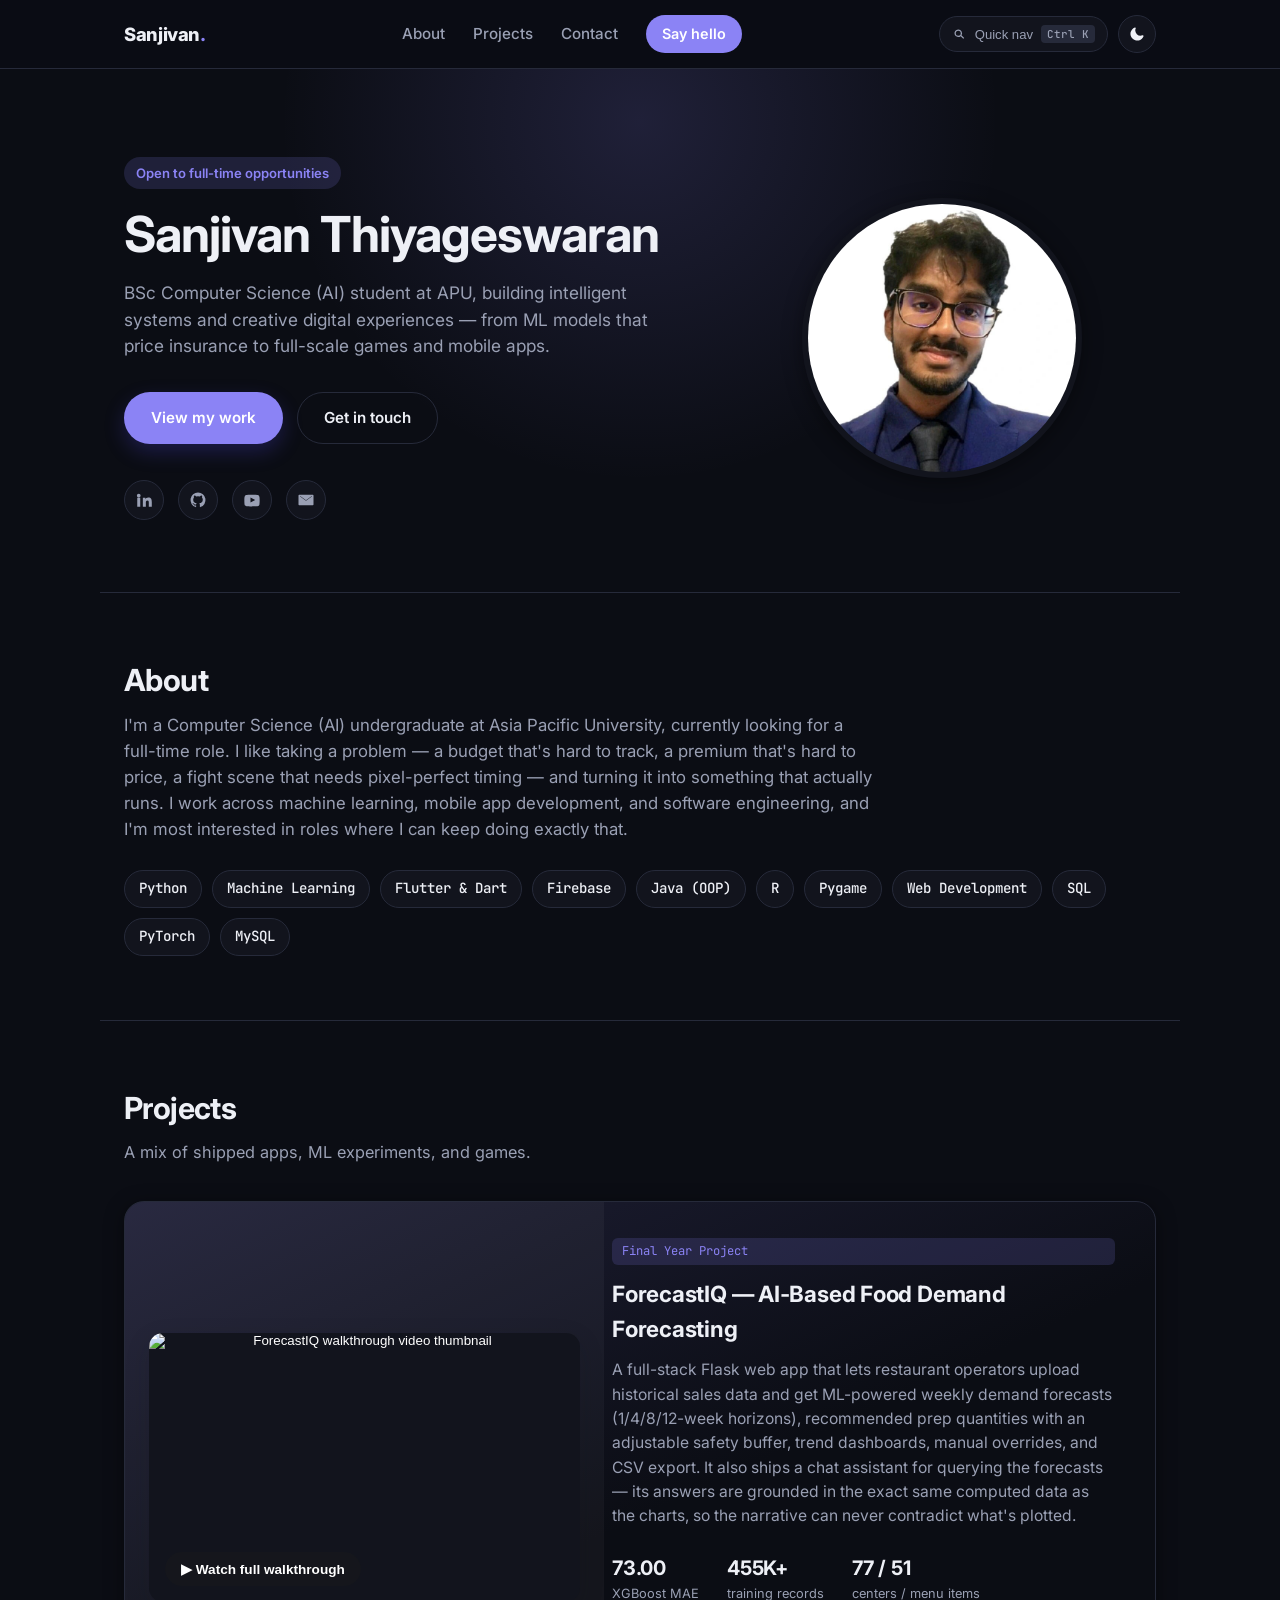
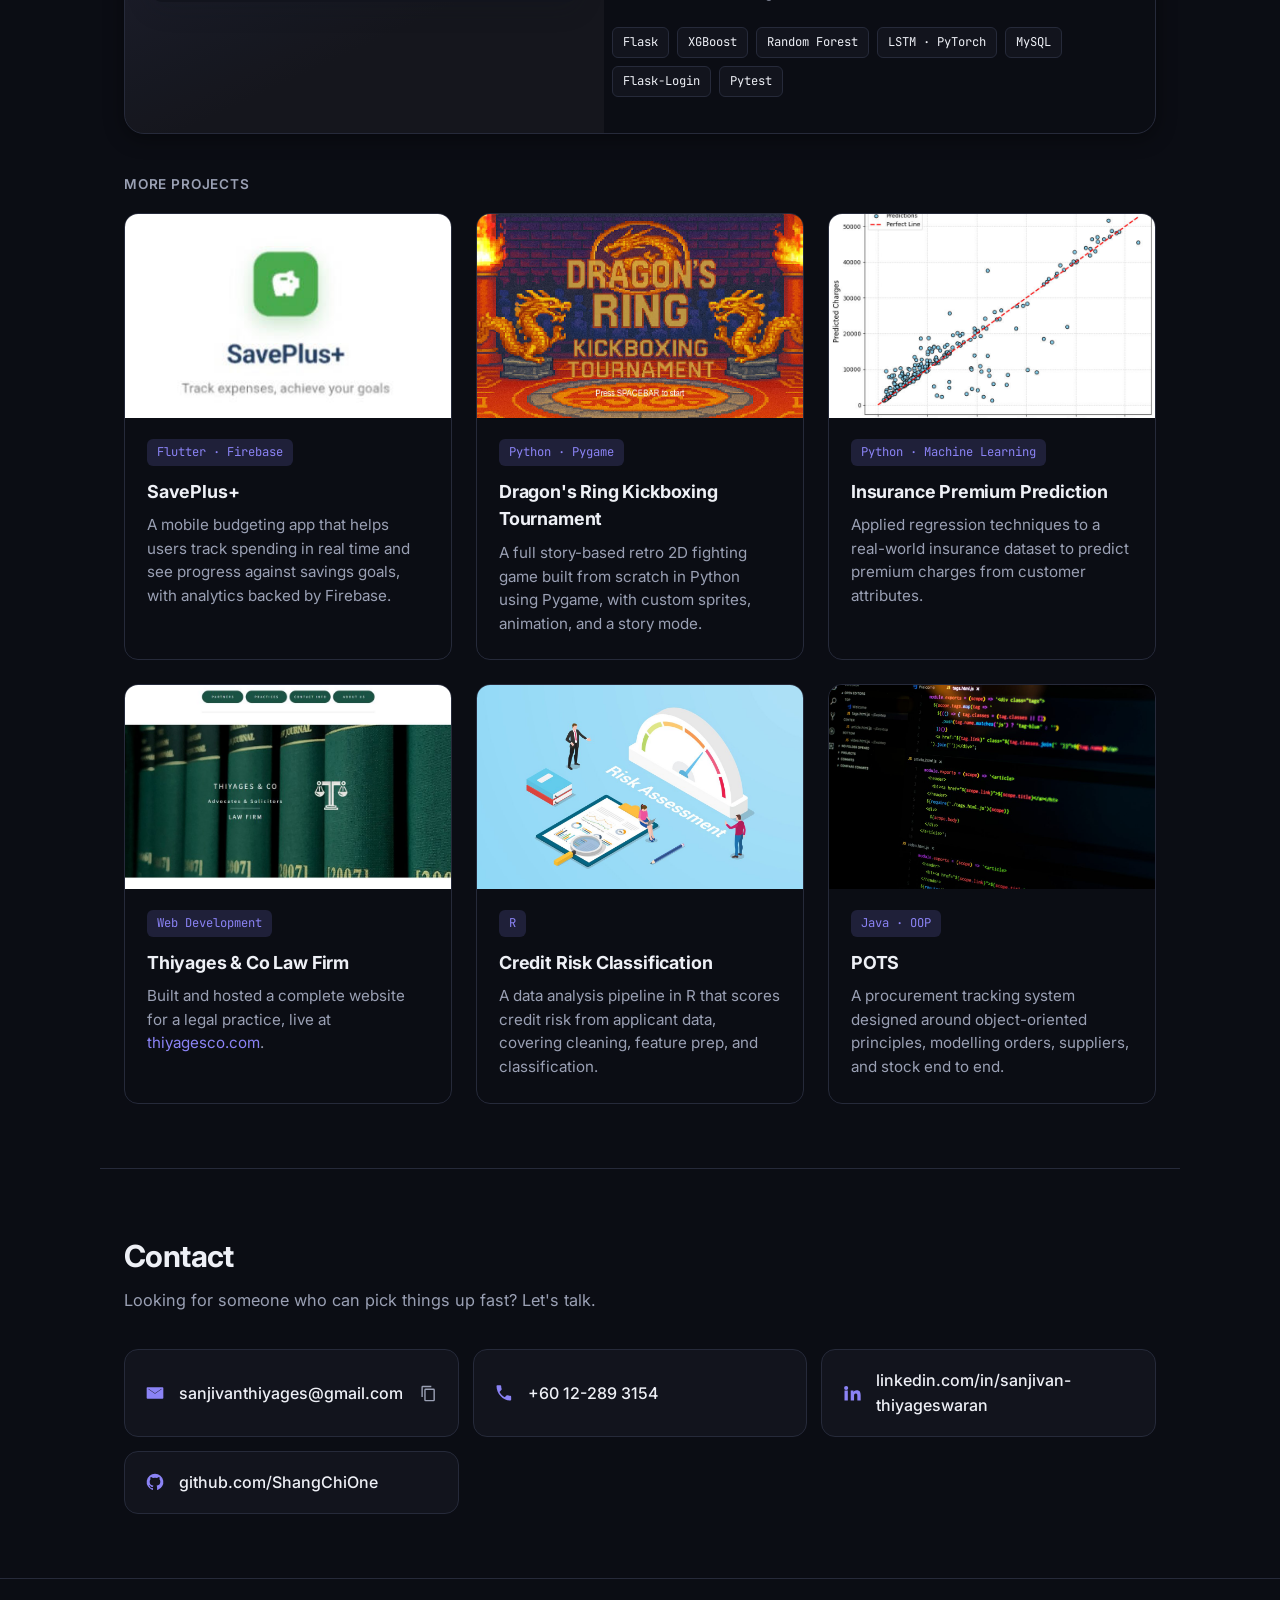
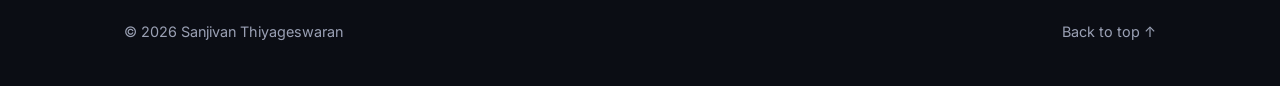
==== index.html @ efec3f9d "Initial portfolio site Static HTML/CSS/JS portfolio with dark mode, command palette, and interactive" ====
<!DOCTYPE html>
<html lang="en">
<head>
<meta charset="UTF-8">
<meta name="viewport" content="width=device-width, initial-scale=1.0">
<title>Sanjivan Thiyageswaran — Portfolio</title>
<meta name="description" content="Sanjivan Thiyageswaran — BSc Computer Science (AI) student at APU, open to full-time roles. Machine learning, mobile apps, and software projects.">
<link rel="preconnect" href="https://fonts.googleapis.com">
<link rel="preconnect" href="https://fonts.gstatic.com" crossorigin>
<link href="https://fonts.googleapis.com/css2?family=Inter:wght@400;500;600;700;800&family=JetBrains+Mono:wght@500&display=swap" rel="stylesheet">
<link rel="stylesheet" href="styles.css">
<link rel="icon" href="data:image/svg+xml,<svg xmlns=%22http://www.w3.org/2000/svg%22 viewBox=%220 0 100 100%22><text y=%22.9em%22 font-size=%2290%22>💻</text></svg>">
<script>
(function () {
  var saved = localStorage.getItem('theme');
  var theme = saved || 'dark';
  document.documentElement.setAttribute('data-theme', theme);
})();
</script>
</head>
<body>

<a class="skip-link" href="#main">Skip to content</a>

<div class="scroll-progress" id="scrollProgress"></div>

<header class="site-header" id="top">
  <div class="wrap header-inner">
    <a class="logo" href="#top">Sanjivan<span class="dot">.</span></a>

    <nav class="nav-links" id="navLinks">
      <a href="#about">About</a>
      <a href="#projects">Projects</a>
      <a href="#contact">Contact</a>
      <a class="nav-cta" href="#contact">Say hello</a>
    </nav>

    <div class="header-actions">
      <button class="cmdk-trigger" id="cmdkTrigger" aria-label="Open command palette (Ctrl+K)">
        <svg viewBox="0 0 24 24"><path d="M10 4a6 6 0 1 0 3.8 10.6l4.3 4.3 1.4-1.4-4.3-4.3A6 6 0 0 0 10 4Zm-4 6a4 4 0 0 1 8 0 4 4 0 0 1-8 0Z"/></svg>
        <span>Quick nav</span>
        <kbd>Ctrl K</kbd>
      </button>

      <button class="theme-toggle" id="themeToggle" aria-label="Toggle dark mode">
        <svg class="icon-sun" viewBox="0 0 24 24"><path d="M12 4a1 1 0 0 1-1-1V1a1 1 0 1 1 2 0v2a1 1 0 0 1-1 1Zm0 18a1 1 0 0 1-1-1v-2a1 1 0 1 1 2 0v2a1 1 0 0 1-1 1ZM4.22 5.64a1 1 0 0 1-1.41 0L1.4 4.22a1 1 0 1 1 1.41-1.41L4.22 4.22a1 1 0 0 1 0 1.42Zm14.16 14.14a1 1 0 0 1-1.41 0l-1.41-1.41a1 1 0 0 1 1.41-1.41l1.41 1.41a1 1 0 0 1 0 1.41ZM3 13H1a1 1 0 1 1 0-2h2a1 1 0 1 1 0 2Zm20 0h-2a1 1 0 1 1 0-2h2a1 1 0 1 1 0 2ZM4.22 18.36a1 1 0 0 1 0-1.41l1.41-1.41a1 1 0 1 1 1.41 1.41l-1.41 1.41a1 1 0 0 1-1.41 0ZM18.38 4.22a1 1 0 0 1 0 1.42l-1.41 1.41a1 1 0 1 1-1.41-1.41l1.41-1.42a1 1 0 0 1 1.41 0ZM12 7a5 5 0 1 1 0 10 5 5 0 0 1 0-10Z"/></svg>
        <svg class="icon-moon" viewBox="0 0 24 24"><path d="M20.7 14.9A9 9 0 1 1 9.1 3.3a1 1 0 0 1 1.09 1.51A7 7 0 0 0 19.2 13.8a1 1 0 0 1 1.5 1.1Z"/></svg>
      </button>

      <button class="nav-toggle" id="navToggle" aria-label="Toggle navigation" aria-expanded="false">
        <span></span><span></span><span></span>
      </button>
    </div>
  </div>
</header>

<main id="main">

  <!-- HERO -->
  <section class="hero wrap">
    <div class="hero-spotlight" aria-hidden="true"></div>
    <div class="hero-text">
      <p class="eyebrow">Open to full-time opportunities</p>
      <h1>Sanjivan Thiyageswaran</h1>
      <p class="hero-sub">BSc Computer Science (AI) student at APU, building intelligent
        systems and creative digital experiences — from ML models that price insurance
        to full-scale games and mobile apps.</p>
      <div class="hero-actions">
        <a href="#projects" class="btn btn-primary">View my work</a>
        <a href="#contact" class="btn btn-ghost">Get in touch</a>
      </div>
      <ul class="social-row" aria-label="Social links">
        <li><a href="https://linkedin.com/in/sanjivan-thiyageswaran-660641279" target="_blank" rel="noopener" aria-label="LinkedIn">
          <svg viewBox="0 0 24 24"><path d="M4.98 3.5a2.5 2.5 0 1 1 0 5 2.5 2.5 0 0 1 0-5ZM3 9h4v12H3V9Zm7 0h3.8v1.7h.05c.53-1 1.83-2.05 3.77-2.05 4.03 0 4.78 2.65 4.78 6.1V21h-4v-5.5c0-1.3-.02-3-1.83-3-1.83 0-2.1 1.43-2.1 2.9V21h-4V9Z"/></svg>
        </a></li>
        <li><a href="https://github.com/ShangChiOne" target="_blank" rel="noopener" aria-label="GitHub">
          <svg viewBox="0 0 24 24"><path d="M12 2a10 10 0 0 0-3.16 19.49c.5.09.68-.22.68-.48v-1.7c-2.78.6-3.37-1.34-3.37-1.34-.46-1.15-1.11-1.46-1.11-1.46-.9-.62.07-.6.07-.6 1 .07 1.53 1.03 1.53 1.03.9 1.52 2.34 1.08 2.91.83.09-.65.35-1.09.63-1.34-2.22-.25-4.56-1.11-4.56-4.94 0-1.09.39-1.98 1.03-2.68-.1-.25-.45-1.27.1-2.65 0 0 .84-.27 2.75 1.02a9.4 9.4 0 0 1 5 0c1.9-1.29 2.75-1.02 2.75-1.02.55 1.38.2 2.4.1 2.65.64.7 1.03 1.59 1.03 2.68 0 3.84-2.34 4.68-4.57 4.93.36.31.68.92.68 1.85v2.74c0 .27.18.58.69.48A10 10 0 0 0 12 2Z"/></svg>
        </a></li>
        <li><a href="https://www.youtube.com/@Artifiicial_World" target="_blank" rel="noopener" aria-label="YouTube">
          <svg viewBox="0 0 24 24"><path d="M22 8.4s-.2-1.55-.82-2.23c-.78-.87-1.66-.87-2.06-.92C16.24 5 12 5 12 5h-.01s-4.24 0-7.11.25c-.4.05-1.28.05-2.06.92C2.2 6.85 2 8.4 2 8.4S1.8 10.2 1.8 12v1.6c0 1.8.2 3.6.2 3.6s.2 1.55.82 2.23c.78.87 1.8.84 2.26.93 1.64.17 6.92.25 6.92.25s4.25-.01 7.12-.26c.4-.05 1.28-.05 2.06-.92.62-.68.82-2.23.82-2.23s.2-1.8.2-3.6V12c0-1.8-.2-3.6-.2-3.6ZM9.98 15.4V8.6l6.3 3.4-6.3 3.4Z"/></svg>
        </a></li>
        <li><a href="mailto:sanjivanthiyages@gmail.com" aria-label="Email">
          <svg viewBox="0 0 24 24"><path d="M3 5h18a1 1 0 0 1 1 1v12a1 1 0 0 1-1 1H3a1 1 0 0 1-1-1V6a1 1 0 0 1 1-1Zm9 7.2L4.2 6.8v.6L12 13l7.8-5.6v-.6L12 12.2Z"/></svg>
        </a></li>
      </ul>
    </div>

    <div class="hero-photo">
      <img src="assets/images/profile.jpg" alt="Portrait of Sanjivan Thiyageswaran" width="360" height="360" loading="eager">
    </div>
  </section>

  <!-- ABOUT -->
  <section class="about wrap" id="about">
    <h2 class="section-title">About</h2>
    <p class="about-text">
      I'm a Computer Science (AI) undergraduate at Asia Pacific University, currently looking
      for a full-time role. I like taking a problem — a budget that's hard to track, a premium
      that's hard to price, a fight scene that needs pixel-perfect timing — and turning it into
      something that actually runs. I work across machine learning, mobile app development, and
      software engineering, and I'm most interested in roles where I can keep doing exactly that.
    </p>
    <ul class="skills" aria-label="Skills">
      <li>Python</li><li>Machine Learning</li><li>Flutter &amp; Dart</li><li>Firebase</li>
      <li>Java (OOP)</li><li>R</li><li>Pygame</li><li>Web Development</li><li>SQL</li>
      <li>PyTorch</li><li>MySQL</li>
    </ul>
  </section>

  <!-- PROJECTS -->
  <section class="projects wrap" id="projects">
    <h2 class="section-title">Projects</h2>
    <p class="section-sub">A mix of shipped apps, ML experiments, and games.</p>

    <article class="featured-project">
      <div class="featured-media">
        <button class="card-media fyp-video" data-video="Mxa8zl6f2co" aria-label="Play full ForecastIQ walkthrough video">
          <img src="https://img.youtube.com/vi/Mxa8zl6f2co/maxresdefault.jpg" alt="ForecastIQ walkthrough video thumbnail"
               loading="lazy" onerror="this.onerror=null;this.src='https://img.youtube.com/vi/Mxa8zl6f2co/hqdefault.jpg';">
          <span class="play-badge">▶ Watch full walkthrough</span>
        </button>
      </div>

      <div class="featured-body">
        <span class="tag tag-featured">Final Year Project</span>
        <h3>ForecastIQ — AI-Based Food Demand Forecasting</h3>
        <p>A full-stack Flask web app that lets restaurant operators upload historical
          sales data and get ML-powered weekly demand forecasts (1/4/8/12-week horizons),
          recommended prep quantities with an adjustable safety buffer, trend dashboards,
          manual overrides, and CSV export. It also ships a chat assistant for querying
          the forecasts — its answers are grounded in the exact same computed data as the
          charts, so the narrative can never contradict what's plotted.</p>

        <ul class="featured-stats">
          <li><strong data-count="73.22" data-decimals="2">0</strong><span>XGBoost MAE</span></li>
          <li><strong data-count="456" data-suffix="K+">0</strong><span>training records</span></li>
          <li><strong data-count="77,51">0 / 0</strong><span>centers / menu items</span></li>
        </ul>

        <ul class="stack-row" aria-label="Tech stack">
          <li>Flask</li><li>XGBoost</li><li>Random Forest</li><li>LSTM · PyTorch</li>
          <li>MySQL</li><li>Flask-Login</li><li>Pytest</li>
        </ul>
      </div>
    </article>

    <h3 class="grid-label">More projects</h3>
    <div class="project-grid">

      <article class="card">
        <button class="card-media" data-video="xWy3kV8HGRc" aria-label="Play SavePlus+ demo video">
          <img src="assets/images/saveplus.jpg" alt="SavePlus+ app icon" loading="lazy">
          <span class="play-badge">▶ Watch demo</span>
        </button>
        <div class="card-body">
          <span class="tag">Flutter · Firebase</span>
          <h3>SavePlus+</h3>
          <p>A mobile budgeting app that helps users track spending in real time and see
            progress against savings goals, with analytics backed by Firebase.</p>
        </div>
      </article>

      <article class="card">
        <button class="card-media" data-video="8JN9GsUkDZY" aria-label="Play Dragon's Ring demo video">
          <img src="assets/images/dragons-ring.jpg" alt="Dragon's Ring Kickboxing Tournament title screen" loading="lazy">
          <span class="play-badge">▶ Watch demo</span>
        </button>
        <div class="card-body">
          <span class="tag">Python · Pygame</span>
          <h3>Dragon's Ring Kickboxing Tournament</h3>
          <p>A full story-based retro 2D fighting game built from scratch in Python using
            Pygame, with custom sprites, animation, and a story mode.</p>
        </div>
      </article>

      <article class="card">
        <button class="card-media" data-video="55Ilrxh57JY" aria-label="Play Insurance Premium Prediction demo video">
          <img src="assets/images/insurance-chart.jpg" alt="Actual vs predicted insurance charges scatter plot" loading="lazy">
          <span class="play-badge">▶ Watch demo</span>
        </button>
        <div class="card-body">
          <span class="tag">Python · Machine Learning</span>
          <h3>Insurance Premium Prediction</h3>
          <p>Applied regression techniques to a real-world insurance dataset to predict
            premium charges from customer attributes.</p>
        </div>
      </article>

      <article class="card">
        <a class="card-media card-media-link" href="https://thiyagesco.com" target="_blank" rel="noopener" aria-label="Open Thiyages & Co website">
          <img src="assets/images/thiyagesco.jpg" alt="Thiyages & Co Law Firm website homepage" loading="lazy">
          <span class="play-badge">↗ Visit site</span>
        </a>
        <div class="card-body">
          <span class="tag">Web Development</span>
          <h3>Thiyages &amp; Co Law Firm</h3>
          <p>Built and hosted a complete website for a legal practice, live at
            <a href="https://thiyagesco.com" target="_blank" rel="noopener">thiyagesco.com</a>.</p>
        </div>
      </article>

      <article class="card">
        <span class="card-media">
          <img src="assets/images/credit-risk.jpg" alt="Risk assessment illustration for the Credit Risk Classification project" loading="lazy">
        </span>
        <div class="card-body">
          <span class="tag">R</span>
          <h3>Credit Risk Classification</h3>
          <p>A data analysis pipeline in R that scores credit risk from applicant data,
            covering cleaning, feature prep, and classification.</p>
        </div>
      </article>

      <article class="card">
        <span class="card-media">
          <img src="assets/images/pots.jpg" alt="Code editor showing a software project, representing the POTS system" loading="lazy">
        </span>
        <div class="card-body">
          <span class="tag">Java · OOP</span>
          <h3>POTS</h3>
          <p>A procurement tracking system designed around object-oriented principles,
            modelling orders, suppliers, and stock end to end.</p>
        </div>
      </article>

    </div>
  </section>

  <!-- CONTACT -->
  <section class="contact wrap" id="contact">
    <h2 class="section-title">Contact</h2>
    <p class="section-sub">Looking for someone who can pick things up fast? Let's talk.</p>

    <div class="contact-grid">
      <div class="contact-item contact-item-email">
        <a class="contact-item-main" href="mailto:sanjivanthiyages@gmail.com">
          <svg viewBox="0 0 24 24"><path d="M3 5h18a1 1 0 0 1 1 1v12a1 1 0 0 1-1 1H3a1 1 0 0 1-1-1V6a1 1 0 0 1 1-1Zm9 7.2L4.2 6.8v.6L12 13l7.8-5.6v-.6L12 12.2Z"/></svg>
          <span>sanjivanthiyages@gmail.com</span>
        </a>
        <button class="copy-btn" data-copy="sanjivanthiyages@gmail.com" aria-label="Copy email address">
          <svg viewBox="0 0 24 24"><path d="M16 1H4a2 2 0 0 0-2 2v14h2V3h12V1Zm3 4H8a2 2 0 0 0-2 2v14a2 2 0 0 0 2 2h11a2 2 0 0 0 2-2V7a2 2 0 0 0-2-2Zm0 16H8V7h11v14Z"/></svg>
        </button>
      </div>
      <a class="contact-item" href="tel:+60122893154">
        <svg viewBox="0 0 24 24"><path d="M6.6 10.8c1.4 2.7 3.6 4.9 6.3 6.3l2.1-2.1c.3-.3.7-.4 1-.2 1.1.4 2.4.6 3.6.6.6 0 1 .4 1 1V20c0 .6-.4 1-1 1C10.9 21 3 13.1 3 3.6 3 3 3.4 2.6 4 2.6h3.6c.6 0 1 .4 1 1 0 1.3.2 2.5.6 3.6.1.4 0 .8-.2 1L6.6 10.8Z"/></svg>
        <span>+60 12-289 3154</span>
      </a>
      <a class="contact-item" href="https://linkedin.com/in/sanjivan-thiyageswaran-660641279" target="_blank" rel="noopener">
        <svg viewBox="0 0 24 24"><path d="M4.98 3.5a2.5 2.5 0 1 1 0 5 2.5 2.5 0 0 1 0-5ZM3 9h4v12H3V9Zm7 0h3.8v1.7h.05c.53-1 1.83-2.05 3.77-2.05 4.03 0 4.78 2.65 4.78 6.1V21h-4v-5.5c0-1.3-.02-3-1.83-3-1.83 0-2.1 1.43-2.1 2.9V21h-4V9Z"/></svg>
        <span>linkedin.com/in/sanjivan-thiyageswaran</span>
      </a>
      <a class="contact-item" href="https://github.com/ShangChiOne" target="_blank" rel="noopener">
        <svg viewBox="0 0 24 24"><path d="M12 2a10 10 0 0 0-3.16 19.49c.5.09.68-.22.68-.48v-1.7c-2.78.6-3.37-1.34-3.37-1.34-.46-1.15-1.11-1.46-1.11-1.46-.9-.62.07-.6.07-.6 1 .07 1.53 1.03 1.53 1.03.9 1.52 2.34 1.08 2.91.83.09-.65.35-1.09.63-1.34-2.22-.25-4.56-1.11-4.56-4.94 0-1.09.39-1.98 1.03-2.68-.1-.25-.45-1.27.1-2.65 0 0 .84-.27 2.75 1.02a9.4 9.4 0 0 1 5 0c1.9-1.29 2.75-1.02 2.75-1.02.55 1.38.2 2.4.1 2.65.64.7 1.03 1.59 1.03 2.68 0 3.84-2.34 4.68-4.57 4.93.36.31.68.92.68 1.85v2.74c0 .27.18.58.69.48A10 10 0 0 0 12 2Z"/></svg>
        <span>github.com/ShangChiOne</span>
      </a>
    </div>
  </section>

</main>

<footer class="site-footer">
  <div class="wrap footer-inner">
    <p>&copy; <span id="year"></span> Sanjivan Thiyageswaran</p>
    <a href="#top">Back to top ↑</a>
  </div>
</footer>

<!-- Video modal -->
<div class="video-modal" id="videoModal" hidden>
  <div class="video-modal-backdrop" data-close></div>
  <div class="video-modal-box">
    <button class="video-modal-close" data-close aria-label="Close video">✕</button>
    <div class="video-modal-frame" id="videoModalFrame"></div>
  </div>
</div>

<!-- Command palette -->
<div class="cmdk-overlay" id="cmdk" hidden>
  <div class="cmdk-backdrop" data-close-cmdk></div>
  <div class="cmdk-box" role="dialog" aria-modal="true" aria-label="Command palette">
    <div class="cmdk-input-row">
      <svg viewBox="0 0 24 24"><path d="M10 4a6 6 0 1 0 3.8 10.6l4.3 4.3 1.4-1.4-4.3-4.3A6 6 0 0 0 10 4Zm-4 6a4 4 0 0 1 8 0 4 4 0 0 1-8 0Z"/></svg>
      <input type="text" id="cmdkInput" placeholder="Jump to a section, project, or link…" autocomplete="off" spellcheck="false">
      <kbd>Esc</kbd>
    </div>
    <ul class="cmdk-list" id="cmdkList"></ul>
  </div>
</div>

<div class="toast" id="toast" role="status" aria-live="polite"></div>

<script src="script.js"></script>
</body>
</html>
---- styles.css ----
:root {
  --bg: #ffffff;
  --bg-alt: #f7f8fb;
  --card-solid: #ffffff;
  --header-bg: rgba(255, 255, 255, 0.85);
  --media-tint: rgba(255, 255, 255, 0.5);
  --text: #16181d;
  --text-muted: #5b6270;
  --border: #e6e8ee;
  --accent: #4f46e5;
  --accent-dark: #4338ca;
  --accent-soft: #eef0fe;
  --radius: 14px;
  --shadow: 0 4px 20px rgba(20, 22, 30, 0.06);
  --shadow-hover: 0 12px 32px rgba(20, 22, 30, 0.1);
  --max-width: 1080px;
  color-scheme: light;
}

:root[data-theme="dark"] {
  --bg: #0b0d14;
  --bg-alt: #12141d;
  --card-solid: #12141d;
  --header-bg: rgba(11, 13, 20, 0.85);
  --media-tint: rgba(255, 255, 255, 0.04);
  --text: #eef0f6;
  --text-muted: #9aa0b4;
  --border: #262a3a;
  --accent: #8b83f5;
  --accent-dark: #a29bf7;
  --accent-soft: rgba(139, 131, 245, 0.16);
  --shadow: 0 4px 20px rgba(0, 0, 0, 0.4);
  --shadow-hover: 0 16px 40px rgba(0, 0, 0, 0.5);
  color-scheme: dark;
}

* { box-sizing: border-box; }

html { scroll-behavior: smooth; }

body {
  margin: 0;
  font-family: "Inter", system-ui, -apple-system, Segoe UI, Roboto, sans-serif;
  background: var(--bg);
  color: var(--text);
  line-height: 1.55;
  -webkit-font-smoothing: antialiased;
  transition: background 0.2s ease, color 0.2s ease;
}

img { max-width: 100%; display: block; }

a { color: var(--accent); text-decoration: none; }
a:hover { color: var(--accent-dark); }

.wrap {
  max-width: var(--max-width);
  margin: 0 auto;
  padding: 0 24px;
}

.skip-link {
  position: absolute;
  left: -999px;
  top: 0;
  background: var(--accent);
  color: #fff;
  padding: 10px 16px;
  border-radius: 0 0 8px 0;
  z-index: 200;
}
.skip-link:focus { left: 0; }

.scroll-progress {
  position: fixed;
  top: 0;
  left: 0;
  height: 3px;
  width: 0%;
  background: linear-gradient(90deg, var(--accent), #22d3ee);
  z-index: 300;
}

/* ---------- Header ---------- */
.site-header {
  position: sticky;
  top: 0;
  z-index: 100;
  background: var(--header-bg);
  backdrop-filter: saturate(180%) blur(10px);
  border-bottom: 1px solid var(--border);
  transition: background 0.2s ease, border-color 0.2s ease;
}

.header-inner {
  display: flex;
  align-items: center;
  justify-content: space-between;
  height: 68px;
}

.logo {
  font-weight: 800;
  font-size: 1.15rem;
  color: var(--text);
  letter-spacing: -0.02em;
}
.logo .dot { color: var(--accent); }

.nav-links {
  display: flex;
  align-items: center;
  gap: 28px;
}
.nav-links a:not(.nav-cta) {
  position: relative;
  color: var(--text-muted);
  font-weight: 500;
  font-size: 0.95rem;
}
.nav-links a:not(.nav-cta)::after {
  content: '';
  position: absolute;
  left: 0;
  right: 0;
  bottom: -6px;
  height: 2px;
  border-radius: 2px;
  background: var(--accent);
  transform: scaleX(0);
  transition: transform 0.2s ease;
}
.nav-links a:not(.nav-cta):hover { color: var(--text); }
.nav-links a.is-active:not(.nav-cta) { color: var(--text); }
.nav-links a.is-active:not(.nav-cta)::after { transform: scaleX(1); }

.nav-cta {
  background: var(--accent);
  color: #fff !important;
  padding: 8px 16px;
  border-radius: 999px;
  font-weight: 600;
  font-size: 0.9rem;
}
.nav-cta:hover { background: var(--accent-dark); }

.header-actions {
  display: flex;
  align-items: center;
  gap: 10px;
}

.cmdk-trigger {
  display: flex;
  align-items: center;
  gap: 8px;
  background: var(--bg-alt);
  border: 1px solid var(--border);
  color: var(--text-muted);
  padding: 8px 12px;
  border-radius: 999px;
  font-size: 0.82rem;
  font-weight: 500;
  cursor: pointer;
  transition: border-color 0.15s ease, color 0.15s ease;
}
.cmdk-trigger:hover { color: var(--text); border-color: var(--text-muted); }
.cmdk-trigger svg { width: 15px; height: 15px; fill: currentColor; flex-shrink: 0; }
.cmdk-trigger kbd {
  font-family: "JetBrains Mono", monospace;
  font-size: 0.68rem;
  background: var(--border);
  padding: 2px 6px;
  border-radius: 4px;
  color: var(--text-muted);
}
.cmdk-trigger span { white-space: nowrap; }

.theme-toggle {
  display: flex;
  align-items: center;
  justify-content: center;
  width: 38px;
  height: 38px;
  border-radius: 50%;
  border: 1px solid var(--border);
  background: var(--bg-alt);
  color: var(--text);
  cursor: pointer;
  flex-shrink: 0;
  transition: border-color 0.15s ease, transform 0.15s ease;
}
.theme-toggle:hover { border-color: var(--text-muted); transform: rotate(12deg); }
.theme-toggle svg { width: 18px; height: 18px; fill: currentColor; }
.icon-moon { display: none; }
:root[data-theme="dark"] .icon-sun { display: none; }
:root[data-theme="dark"] .icon-moon { display: block; }

.nav-toggle {
  display: none;
  flex-direction: column;
  justify-content: center;
  gap: 5px;
  width: 40px;
  height: 40px;
  background: none;
  border: none;
  cursor: pointer;
}
.nav-toggle span {
  height: 2px;
  width: 22px;
  background: var(--text);
  margin: 0 auto;
  border-radius: 2px;
  transition: transform 0.2s ease, opacity 0.2s ease;
}

/* ---------- Hero ---------- */
.hero {
  position: relative;
  display: grid;
  grid-template-columns: 1.3fr 1fr;
  align-items: center;
  gap: 48px;
  padding: 88px 24px 72px;
  overflow: hidden;
}

.hero-spotlight {
  position: absolute;
  inset: 0;
  z-index: 0;
  pointer-events: none;
  background: radial-gradient(600px circle at var(--spot-x, 50%) var(--spot-y, 10%), var(--accent-soft), transparent 60%);
}

.hero-text, .hero-photo { position: relative; z-index: 1; }

.eyebrow {
  display: inline-block;
  color: var(--accent);
  background: var(--accent-soft);
  font-weight: 600;
  font-size: 0.82rem;
  padding: 6px 12px;
  border-radius: 999px;
  margin: 0 0 18px;
}

.hero-text h1 {
  font-size: clamp(2.2rem, 4vw, 3.1rem);
  line-height: 1.1;
  letter-spacing: -0.02em;
  margin: 0 0 18px;
}

.hero-sub {
  color: var(--text-muted);
  font-size: 1.08rem;
  max-width: 52ch;
  margin: 0 0 32px;
}

.hero-actions {
  display: flex;
  gap: 14px;
  margin-bottom: 36px;
  flex-wrap: wrap;
}

.btn {
  display: inline-flex;
  align-items: center;
  justify-content: center;
  padding: 13px 26px;
  border-radius: 999px;
  font-weight: 600;
  font-size: 0.95rem;
  border: 1px solid transparent;
  transition: transform 0.15s ease, box-shadow 0.15s ease, background 0.15s ease;
}
.btn:active { transform: scale(0.97); }

.btn-primary {
  background: var(--accent);
  color: #fff !important;
  box-shadow: 0 8px 20px rgba(79, 70, 229, 0.25);
}
.btn-primary:hover { background: var(--accent-dark); }

.btn-ghost {
  background: transparent;
  color: var(--text) !important;
  border-color: var(--border);
}
.btn-ghost:hover { border-color: var(--text); }

.social-row {
  display: flex;
  gap: 14px;
  list-style: none;
  padding: 0;
  margin: 0;
}
.social-row a {
  display: flex;
  align-items: center;
  justify-content: center;
  width: 40px;
  height: 40px;
  border-radius: 50%;
  background: var(--bg-alt);
  border: 1px solid var(--border);
  color: var(--text-muted);
  transition: all 0.15s ease;
}
.social-row a:hover {
  color: #fff;
  background: var(--accent);
  border-color: var(--accent);
  transform: translateY(-2px);
}
.social-row svg { width: 18px; height: 18px; fill: currentColor; }

.hero-photo {
  justify-self: center;
}
.hero-photo img {
  width: 280px;
  height: 280px;
  object-fit: cover;
  border-radius: 50%;
  border: 6px solid var(--bg-alt);
  box-shadow: var(--shadow);
}

/* ---------- Section shared ---------- */
section:not(.hero) { padding: 64px 24px; }
.about, .projects, .contact { border-top: 1px solid var(--border); }

.section-title {
  font-size: 1.9rem;
  letter-spacing: -0.02em;
  margin: 0 0 8px;
}
.section-sub {
  color: var(--text-muted);
  margin: 0 0 36px;
  font-size: 1.02rem;
}

/* ---------- About ---------- */
.about-text {
  max-width: 68ch;
  font-size: 1.05rem;
  color: var(--text-muted);
  margin: 0 0 28px;
}

.skills {
  display: flex;
  flex-wrap: wrap;
  gap: 10px;
  list-style: none;
  padding: 0;
  margin: 0;
}
.skills li {
  background: var(--bg-alt);
  border: 1px solid var(--border);
  color: var(--text);
  font-size: 0.88rem;
  font-weight: 500;
  padding: 7px 14px;
  border-radius: 999px;
  font-family: "JetBrains Mono", monospace;
}

/* ---------- Projects ---------- */
.featured-project {
  display: grid;
  grid-template-columns: 1fr 1.15fr;
  gap: 0;
  align-items: stretch;
  background: linear-gradient(155deg, var(--accent-soft), var(--bg) 55%);
  border: 1px solid var(--border);
  border-radius: 20px;
  overflow: hidden;
  box-shadow: var(--shadow);
  margin-bottom: 40px;
}

.featured-media {
  position: relative;
  display: flex;
  align-items: center;
  padding: 24px;
  background: var(--media-tint);
}

.featured-media .card-media {
  border-radius: 14px;
  box-shadow: 0 8px 24px rgba(20, 22, 30, 0.16);
}

.featured-media .play-badge {
  opacity: 1;
  transform: none;
  left: 16px;
  bottom: 16px;
  font-size: 0.85rem;
  padding: 9px 16px;
}

.featured-body {
  padding: 36px 40px 36px 8px;
  display: flex;
  flex-direction: column;
  justify-content: center;
}

.tag-featured {
  background: #16181d;
  color: #fff;
  margin-bottom: 14px;
}

.featured-body h3 {
  margin: 0 0 12px;
  font-size: 1.4rem;
  letter-spacing: -0.01em;
}

.featured-body > p {
  margin: 0 0 24px;
  color: var(--text-muted);
  font-size: 0.98rem;
  max-width: 56ch;
}

.featured-stats {
  display: flex;
  gap: 28px;
  list-style: none;
  padding: 0;
  margin: 0 0 24px;
  flex-wrap: wrap;
}
.featured-stats li {
  display: flex;
  flex-direction: column;
}
.featured-stats strong {
  font-size: 1.25rem;
  letter-spacing: -0.01em;
}
.featured-stats span {
  color: var(--text-muted);
  font-size: 0.8rem;
}

.stack-row {
  display: flex;
  flex-wrap: wrap;
  gap: 8px;
  list-style: none;
  padding: 0;
  margin: 0;
}
.stack-row li {
  font-family: "JetBrains Mono", monospace;
  font-size: 0.76rem;
  color: var(--text);
  background: var(--card-solid);
  border: 1px solid var(--border);
  padding: 5px 10px;
  border-radius: 6px;
}

.grid-label {
  font-size: 0.85rem;
  text-transform: uppercase;
  letter-spacing: 0.06em;
  color: var(--text-muted);
  margin: 0 0 18px;
  font-weight: 600;
}

.project-grid {
  display: grid;
  grid-template-columns: repeat(auto-fit, minmax(300px, 1fr));
  gap: 24px;
}

.card {
  position: relative;
  background: var(--bg);
  border: 1px solid var(--border);
  border-radius: var(--radius);
  overflow: hidden;
  display: flex;
  flex-direction: column;
  transition: transform 0.2s ease, box-shadow 0.2s ease;
  transform-style: preserve-3d;
  will-change: transform;
}
.card:hover {
  transform: translateY(-4px);
  box-shadow: var(--shadow-hover);
}

.tilt-glare {
  position: absolute;
  inset: 0;
  z-index: 3;
  pointer-events: none;
  border-radius: inherit;
  mix-blend-mode: overlay;
  opacity: 0;
  transition: opacity 0.2s ease;
}
.card:hover .tilt-glare { opacity: 1; }

.card-media {
  position: relative;
  display: block;
  width: 100%;
  aspect-ratio: 16 / 10;
  border: none;
  padding: 0;
  margin: 0;
  cursor: pointer;
  background: var(--bg-alt);
  overflow: hidden;
}
.card-media img {
  width: 100%;
  height: 100%;
  object-fit: cover;
}
.card-media-link { cursor: pointer; }

.media-placeholder {
  width: 100%;
  height: 100%;
  display: flex;
  align-items: center;
  justify-content: center;
  background: linear-gradient(135deg, var(--accent-soft), var(--bg-alt));
}
.media-placeholder svg {
  width: 46px;
  height: 46px;
  fill: var(--accent);
  opacity: 0.75;
}

.play-badge {
  position: absolute;
  left: 12px;
  bottom: 12px;
  background: rgba(22, 24, 29, 0.78);
  color: #fff;
  font-size: 0.78rem;
  font-weight: 600;
  padding: 6px 12px;
  border-radius: 999px;
  opacity: 0;
  transform: translateY(6px);
  transition: opacity 0.15s ease, transform 0.15s ease;
}
.card-media:hover .play-badge,
.card-media:focus-visible .play-badge { opacity: 1; transform: translateY(0); }

.card-body { padding: 20px 22px 24px; }

.tag {
  display: inline-block;
  font-family: "JetBrains Mono", monospace;
  font-size: 0.76rem;
  color: var(--accent);
  background: var(--accent-soft);
  padding: 4px 10px;
  border-radius: 6px;
  margin-bottom: 12px;
}

.card h3 {
  margin: 0 0 8px;
  font-size: 1.12rem;
  letter-spacing: -0.01em;
}

.card p {
  margin: 0;
  color: var(--text-muted);
  font-size: 0.95rem;
}

/* ---------- Contact ---------- */
.contact-grid {
  display: grid;
  grid-template-columns: repeat(auto-fit, minmax(260px, 1fr));
  gap: 14px;
}

.contact-item {
  display: flex;
  align-items: center;
  gap: 14px;
  padding: 18px 20px;
  border: 1px solid var(--border);
  border-radius: var(--radius);
  color: var(--text) !important;
  font-weight: 500;
  background: var(--bg-alt);
  transition: border-color 0.15s ease, background 0.15s ease;
  word-break: break-word;
}
.contact-item:hover {
  border-color: var(--accent);
  background: var(--accent-soft);
}
.contact-item svg {
  width: 20px;
  height: 20px;
  fill: var(--accent);
  flex-shrink: 0;
}

/* ---------- Footer ---------- */
.site-footer {
  border-top: 1px solid var(--border);
  padding: 28px 24px;
}
.footer-inner {
  display: flex;
  justify-content: space-between;
  align-items: center;
  flex-wrap: wrap;
  gap: 12px;
  color: var(--text-muted);
  font-size: 0.9rem;
}
.footer-inner a { color: var(--text-muted); }
.footer-inner a:hover { color: var(--accent); }

/* ---------- Video modal ---------- */
.video-modal {
  position: fixed;
  inset: 0;
  z-index: 200;
  display: flex;
  align-items: center;
  justify-content: center;
  padding: 24px;
}
.video-modal[hidden] {
  display: none;
}
.video-modal-backdrop {
  position: absolute;
  inset: 0;
  background: rgba(10, 11, 15, 0.72);
}
.video-modal-box {
  position: relative;
  width: 100%;
  max-width: 900px;
}
.video-modal-frame {
  position: relative;
  width: 100%;
  aspect-ratio: 16 / 9;
  border-radius: 12px;
  overflow: hidden;
  background: #000;
}
.video-modal-frame iframe {
  width: 100%;
  height: 100%;
  border: 0;
}
.video-modal-close {
  position: absolute;
  top: -44px;
  right: 0;
  background: none;
  border: none;
  color: #fff;
  font-size: 1.3rem;
  cursor: pointer;
  width: 36px;
  height: 36px;
}

/* ---------- Command palette ---------- */
.cmdk-overlay {
  position: fixed;
  inset: 0;
  z-index: 400;
  display: flex;
  align-items: flex-start;
  justify-content: center;
  padding: 14vh 20px 20px;
}
.cmdk-overlay[hidden] { display: none; }

.cmdk-backdrop {
  position: absolute;
  inset: 0;
  background: rgba(10, 11, 15, 0.55);
  backdrop-filter: blur(2px);
}

.cmdk-box {
  position: relative;
  width: 100%;
  max-width: 560px;
  background: var(--card-solid);
  border: 1px solid var(--border);
  border-radius: 16px;
  box-shadow: 0 24px 60px rgba(0, 0, 0, 0.3);
  overflow: hidden;
}

.cmdk-input-row {
  display: flex;
  align-items: center;
  gap: 12px;
  padding: 16px 18px;
  border-bottom: 1px solid var(--border);
}
.cmdk-input-row svg { width: 18px; height: 18px; fill: var(--text-muted); flex-shrink: 0; }
.cmdk-input-row input {
  flex: 1;
  border: none;
  outline: none;
  background: transparent;
  color: var(--text);
  font-size: 1rem;
  font-family: inherit;
}
.cmdk-input-row input::placeholder { color: var(--text-muted); }
.cmdk-input-row kbd {
  font-family: "JetBrains Mono", monospace;
  font-size: 0.72rem;
  color: var(--text-muted);
  border: 1px solid var(--border);
  padding: 2px 6px;
  border-radius: 4px;
}

.cmdk-list {
  list-style: none;
  margin: 0;
  padding: 8px;
  max-height: 360px;
  overflow-y: auto;
}
.cmdk-item {
  display: flex;
  align-items: center;
  justify-content: space-between;
  gap: 12px;
  padding: 11px 12px;
  border-radius: 10px;
  cursor: pointer;
  color: var(--text);
  font-size: 0.92rem;
  font-weight: 500;
}
.cmdk-item span.cmdk-hint {
  color: var(--text-muted);
  font-size: 0.76rem;
  font-weight: 500;
  font-family: "JetBrains Mono", monospace;
}
.cmdk-item.is-active { background: var(--accent-soft); color: var(--accent); }
.cmdk-item.is-active span.cmdk-hint { color: var(--accent); }
.cmdk-empty {
  padding: 24px 12px;
  text-align: center;
  color: var(--text-muted);
  font-size: 0.9rem;
}

/* ---------- Contact copy button ---------- */
.contact-item-email { padding: 8px 10px 8px 20px; gap: 6px; }
.contact-item-main {
  display: flex;
  align-items: center;
  gap: 14px;
  color: var(--text);
  flex: 1;
  min-width: 0;
  padding: 10px 0;
}
.copy-btn {
  display: flex;
  align-items: center;
  justify-content: center;
  width: 38px;
  height: 38px;
  flex-shrink: 0;
  border: none;
  border-radius: 8px;
  background: transparent;
  color: var(--text-muted);
  cursor: pointer;
  transition: background 0.15s ease, color 0.15s ease;
}
.copy-btn:hover { background: rgba(0, 0, 0, 0.06); color: var(--accent); }
:root[data-theme="dark"] .copy-btn:hover { background: rgba(255, 255, 255, 0.08); }
.copy-btn svg { width: 17px; height: 17px; fill: currentColor; }

/* ---------- Toast ---------- */
.toast {
  position: fixed;
  left: 50%;
  bottom: 28px;
  transform: translate(-50%, 12px);
  background: #16181d;
  color: #fff;
  padding: 12px 20px;
  border-radius: 999px;
  font-size: 0.88rem;
  font-weight: 500;
  box-shadow: 0 12px 28px rgba(0, 0, 0, 0.25);
  z-index: 500;
  opacity: 0;
  pointer-events: none;
  transition: opacity 0.2s ease, transform 0.2s ease;
}
.toast.show { opacity: 1; transform: translate(-50%, 0); }

/* ---------- Reveal on scroll ---------- */
.reveal {
  opacity: 0;
  transform: translateY(16px);
  transition: opacity 0.5s ease, transform 0.5s ease;
}
.reveal.is-visible {
  opacity: 1;
  transform: translateY(0);
}

/* ---------- Responsive ---------- */
@media (max-width: 780px) {
  .nav-links {
    position: absolute;
    top: 68px;
    left: 0;
    right: 0;
    background: var(--bg);
    border-bottom: 1px solid var(--border);
    flex-direction: column;
    align-items: flex-start;
    padding: 16px 24px 24px;
    gap: 16px;
    display: none;
  }
  .nav-links.is-open { display: flex; }
  .nav-toggle { display: flex; }
  .cmdk-trigger span, .cmdk-trigger kbd { display: none; }
  .cmdk-trigger { padding: 8px; }

  .hero {
    grid-template-columns: 1fr;
    padding-top: 48px;
    text-align: center;
  }
  .hero-text { order: 2; }
  .hero-photo { order: 1; }
  .hero-actions, .social-row { justify-content: center; }
  .hero-sub { margin-left: auto; margin-right: auto; }

  .featured-project { grid-template-columns: 1fr; }
  .featured-body { padding: 28px 24px; }
}

@media (prefers-reduced-motion: reduce) {
  html { scroll-behavior: auto; }
  .reveal { opacity: 1; transform: none; transition: none; }
  .hero-spotlight { display: none; }
  .card, .btn, .nav-cta, .theme-toggle { transition: none !important; }
}
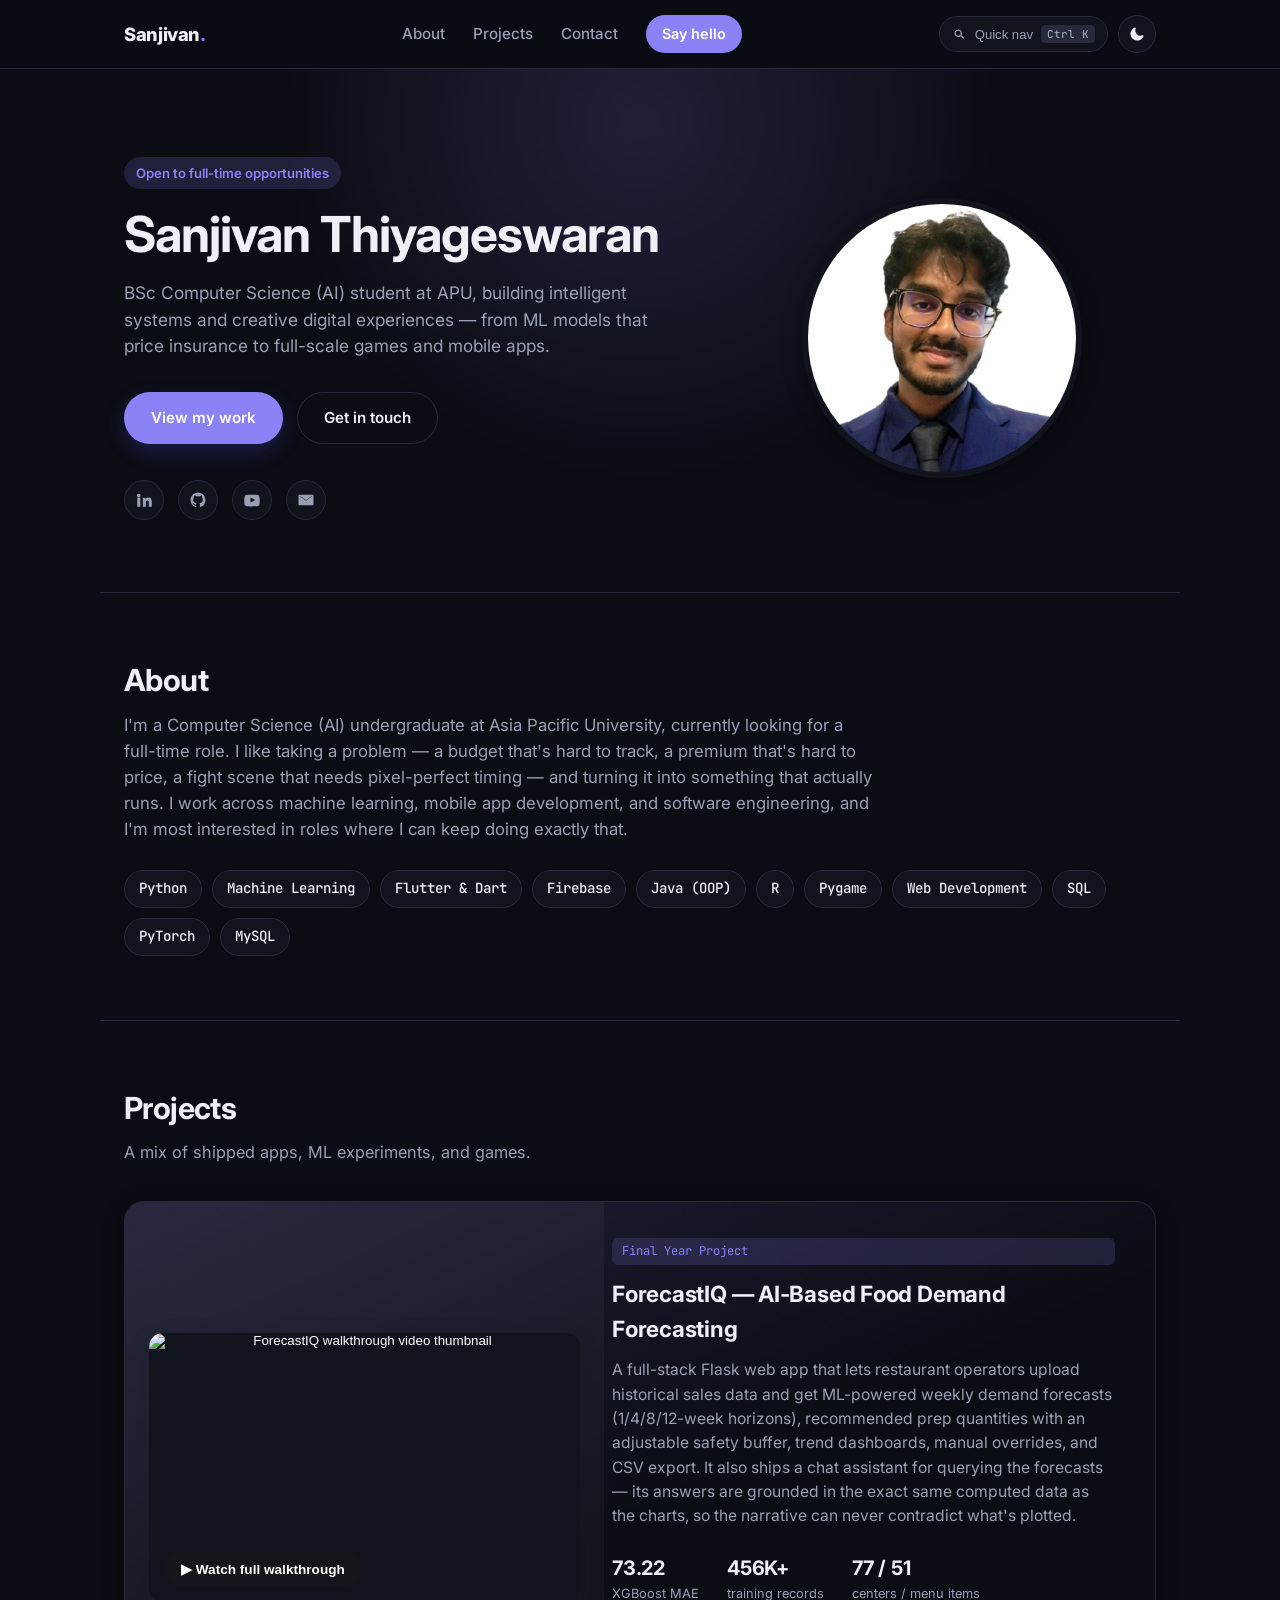
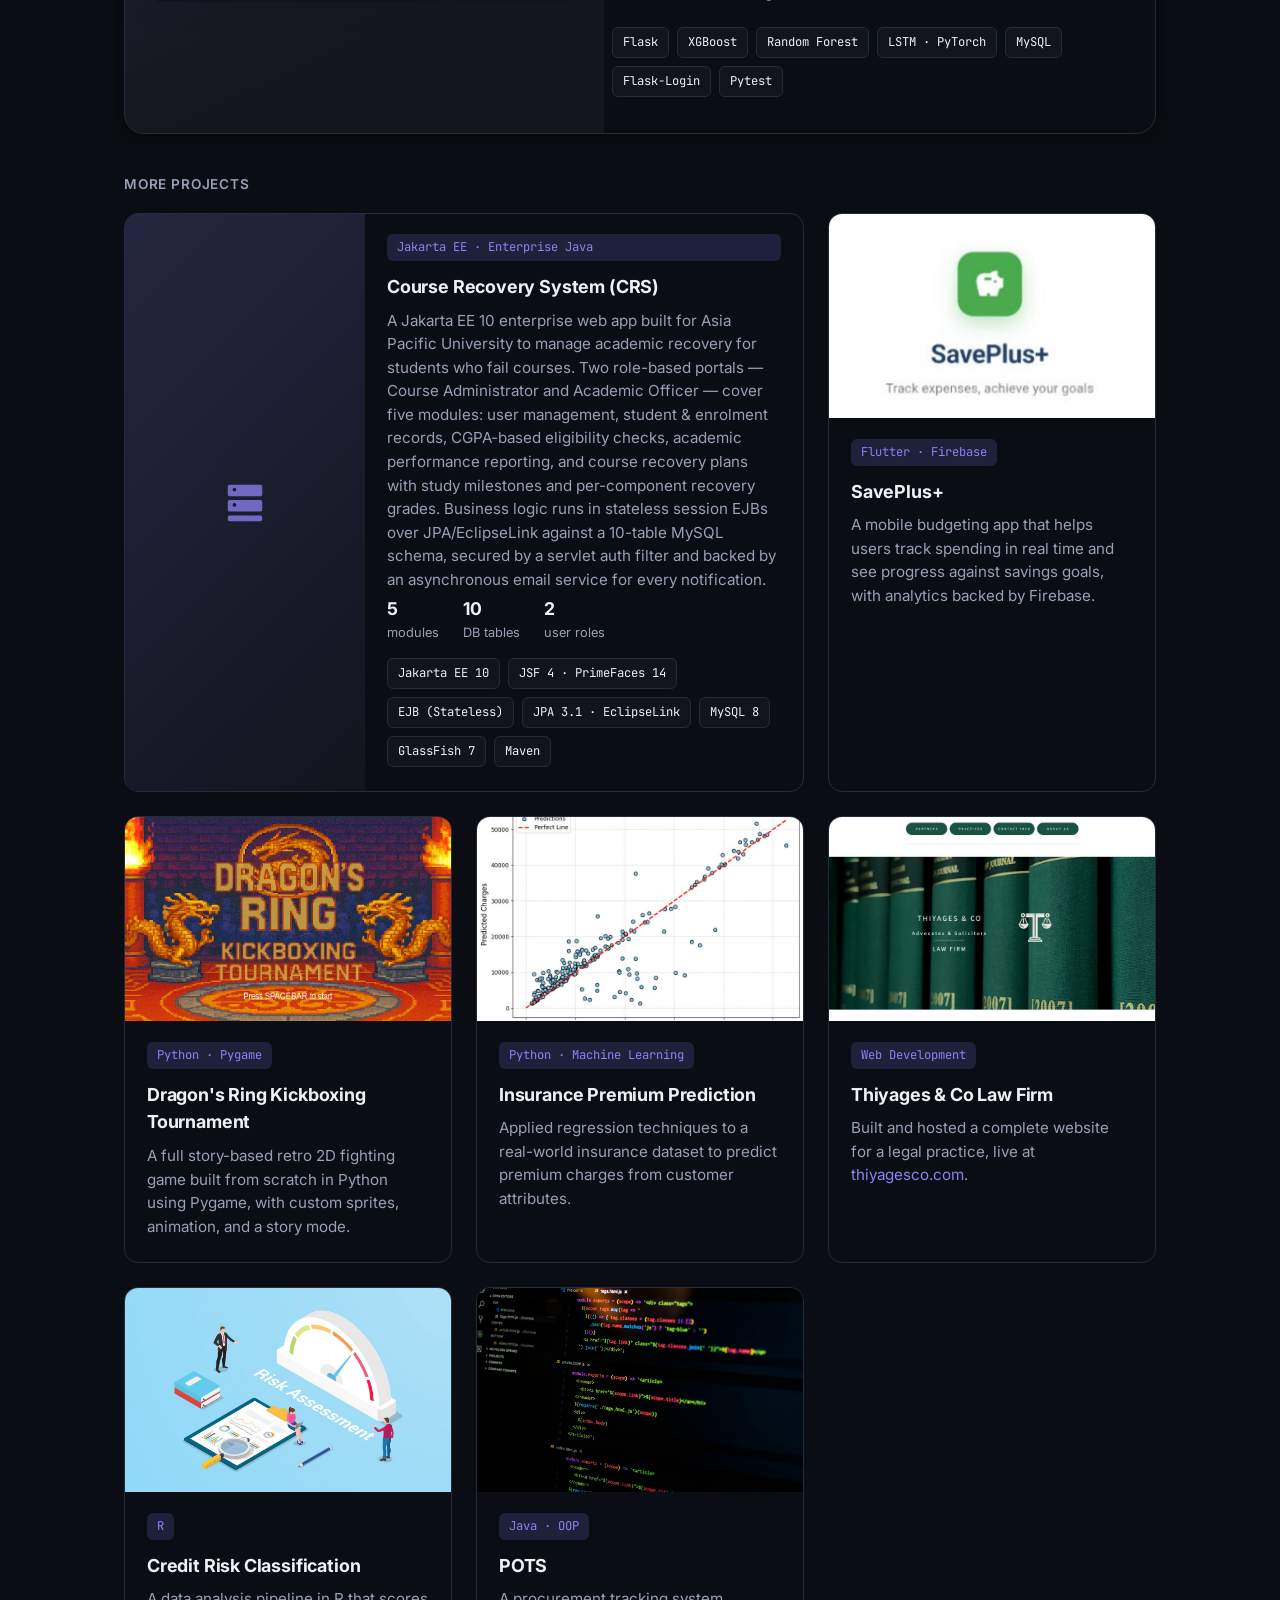
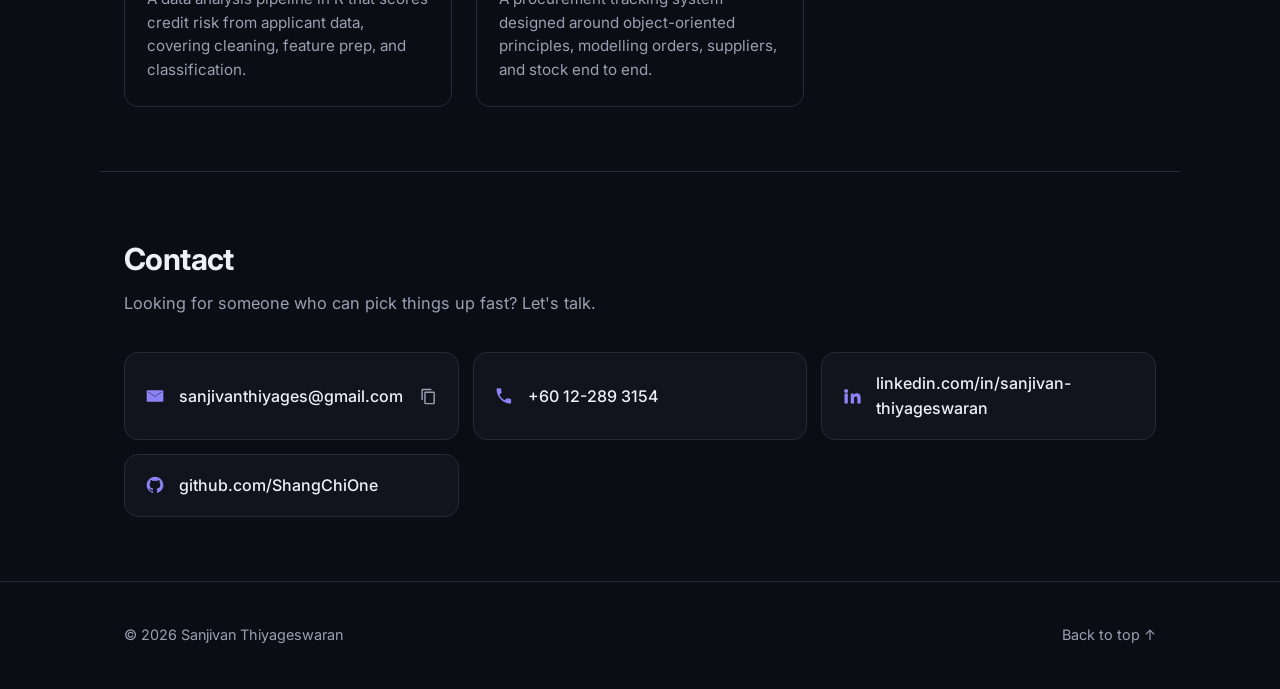
==== commit cf0e81bb: "Add Course Recovery System (EPDA Part 2) project Jakarta EE 10 enterprise app (JSF/PrimeFaces, EJB, " ====
--- a/index.html
+++ b/index.html
@@ -147,6 +147,37 @@
     <h3 class="grid-label">More projects</h3>
     <div class="project-grid">
 
+      <article class="card card-wide">
+        <span class="card-media">
+          <span class="media-placeholder" aria-hidden="true">
+            <svg viewBox="0 0 24 24"><path d="M4 3h16a1 1 0 0 1 1 1v4a1 1 0 0 1-1 1H4a1 1 0 0 1-1-1V4a1 1 0 0 1 1-1Zm0 8h16a1 1 0 0 1 1 1v4a1 1 0 0 1-1 1H4a1 1 0 0 1-1-1v-4a1 1 0 0 1 1-1Zm0 8h16a1 1 0 0 1 1 1v1a1 1 0 0 1-1 1H4a1 1 0 0 1-1-1v-1a1 1 0 0 1 1-1Zm2.5-14.5a1 1 0 1 0 0 2 1 1 0 0 0 0-2Zm0 8a1 1 0 1 0 0 2 1 1 0 0 0 0-2Z"/></svg>
+          </span>
+        </span>
+        <div class="card-body">
+          <span class="tag">Jakarta EE · Enterprise Java</span>
+          <h3>Course Recovery System (CRS)</h3>
+          <p>A Jakarta EE 10 enterprise web app built for Asia Pacific University to manage
+            academic recovery for students who fail courses. Two role-based portals —
+            Course Administrator and Academic Officer — cover five modules: user management,
+            student &amp; enrolment records, CGPA-based eligibility checks, academic
+            performance reporting, and course recovery plans with study milestones and
+            per-component recovery grades. Business logic runs in stateless session EJBs
+            over JPA/EclipseLink against a 10-table MySQL schema, secured by a servlet
+            auth filter and backed by an asynchronous email service for every notification.</p>
+
+          <ul class="featured-stats card-wide-stats">
+            <li><strong>5</strong><span>modules</span></li>
+            <li><strong>10</strong><span>DB tables</span></li>
+            <li><strong>2</strong><span>user roles</span></li>
+          </ul>
+
+          <ul class="stack-row" aria-label="Tech stack">
+            <li>Jakarta EE 10</li><li>JSF 4 · PrimeFaces 14</li><li>EJB (Stateless)</li>
+            <li>JPA 3.1 · EclipseLink</li><li>MySQL 8</li><li>GlassFish 7</li><li>Maven</li>
+          </ul>
+        </div>
+      </article>
+
       <article class="card">
         <button class="card-media" data-video="xWy3kV8HGRc" aria-label="Play SavePlus+ demo video">
           <img src="assets/images/saveplus.jpg" alt="SavePlus+ app icon" loading="lazy">
--- a/styles.css
+++ b/styles.css
@@ -508,6 +508,29 @@
 .card:hover {
   transform: translateY(-4px);
   box-shadow: var(--shadow-hover);
+}
+
+.card-wide {
+  grid-column: span 2;
+}
+.card-wide .card-media {
+  aspect-ratio: auto;
+  height: 100%;
+  min-height: 220px;
+}
+.card-wide .card-body {
+  display: flex;
+  flex-direction: column;
+}
+.card-wide-stats {
+  gap: 24px;
+  margin: 4px 0 16px;
+}
+.card-wide-stats strong { font-size: 1.1rem; }
+
+@media (min-width: 720px) {
+  .card-wide { flex-direction: row; }
+  .card-wide .card-media { width: 240px; flex-shrink: 0; }
 }
 
 .tilt-glare {
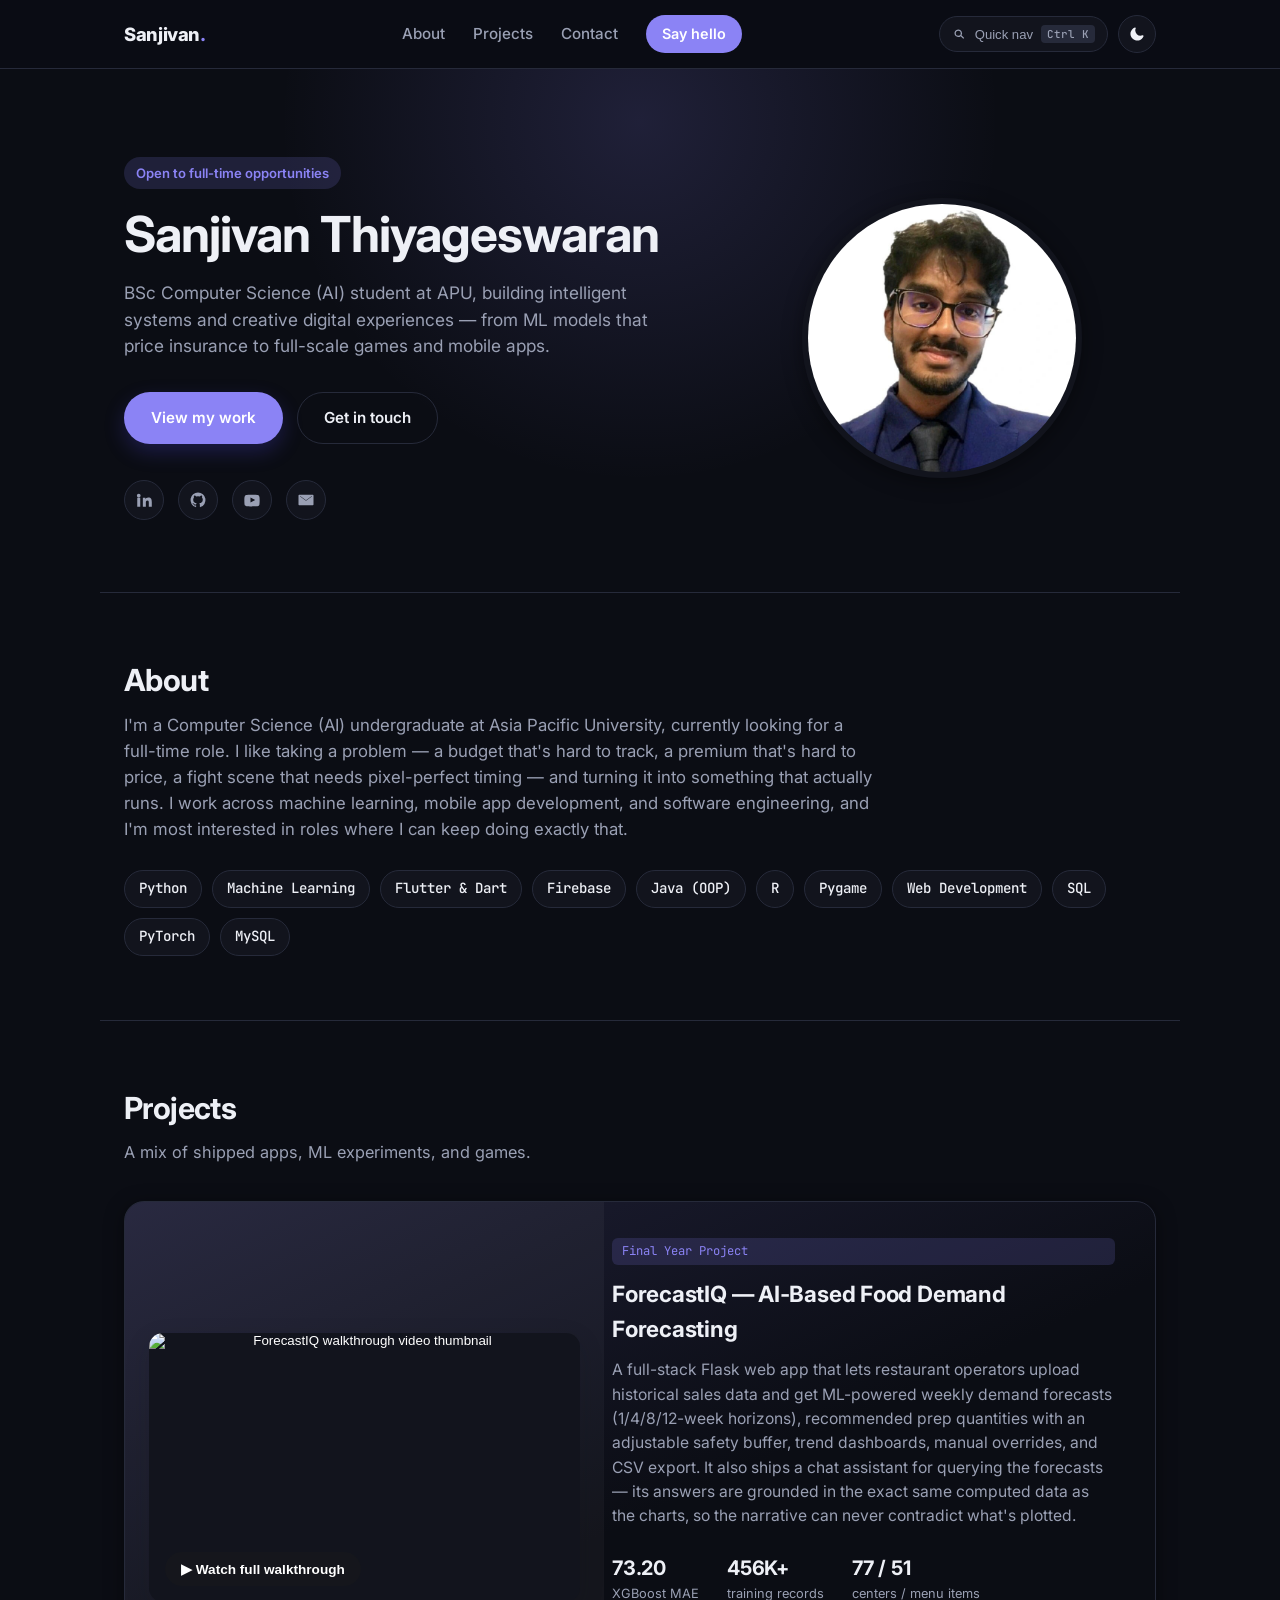
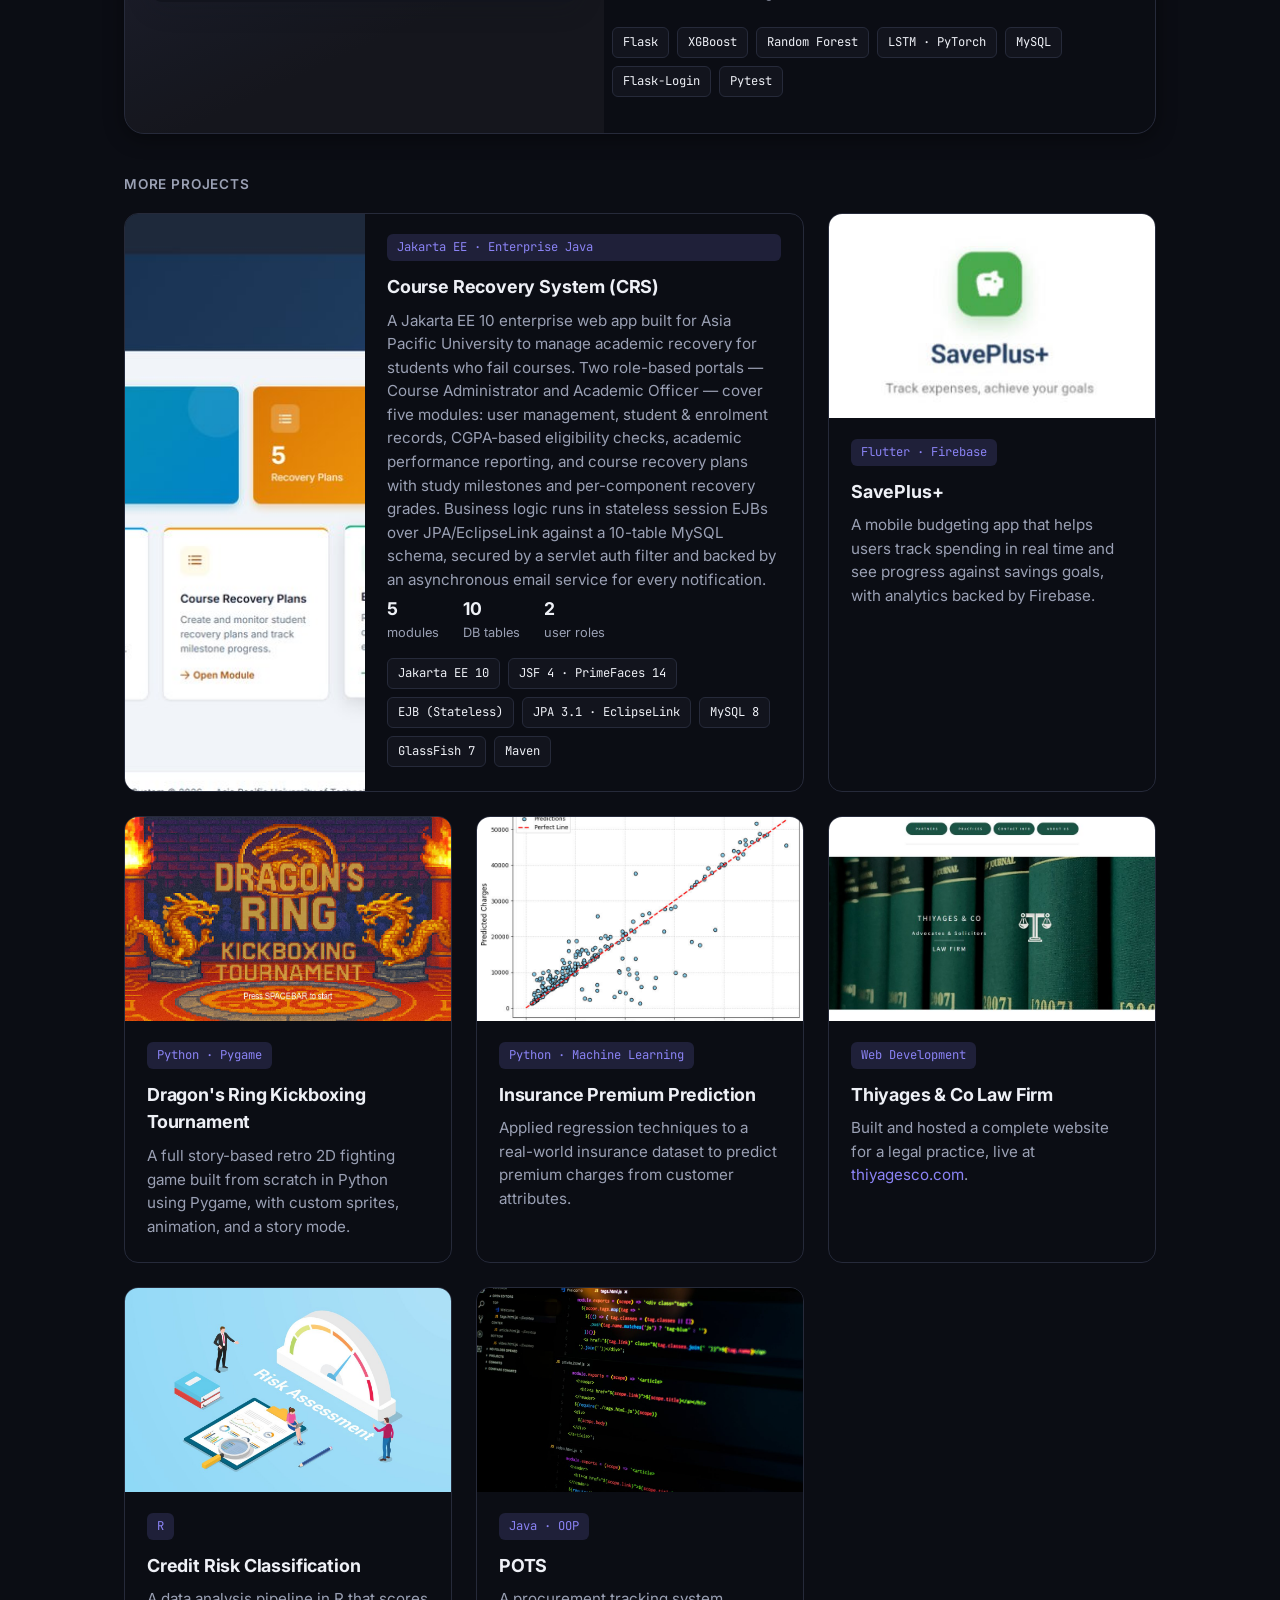
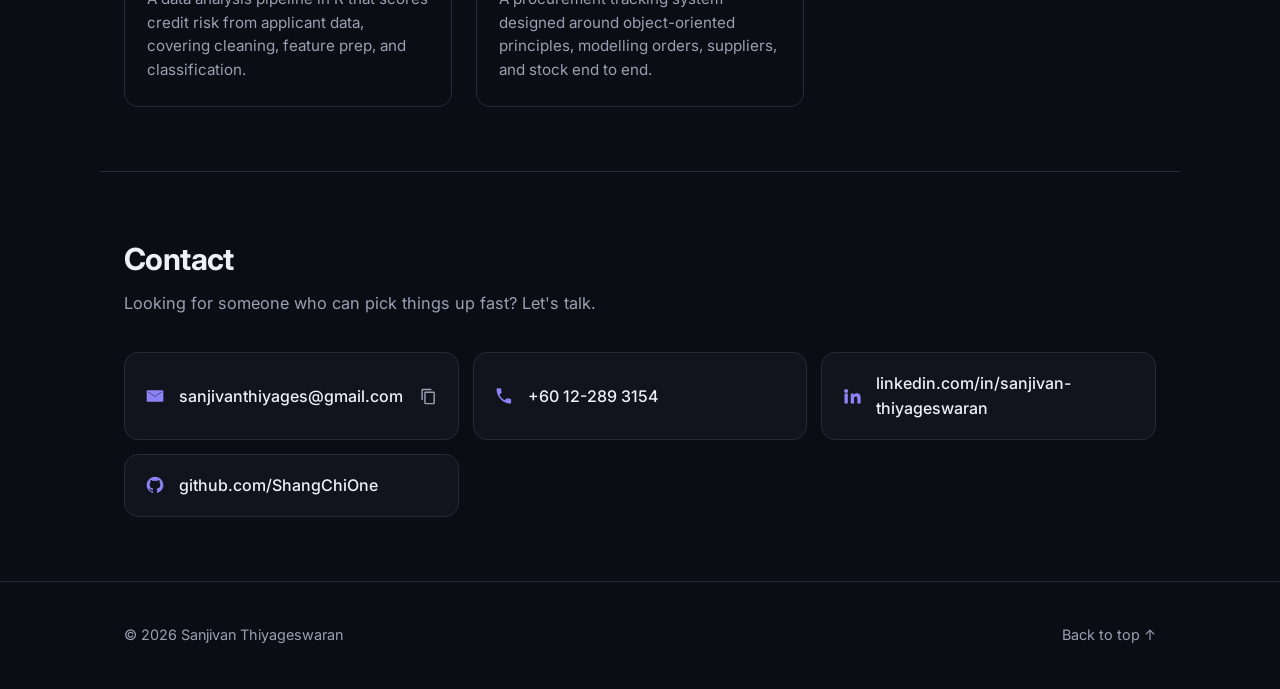
==== commit 8f1e6997: "Add real dashboard screenshot to Course Recovery System card" ====
--- a/index.html
+++ b/index.html
@@ -149,9 +149,7 @@
 
       <article class="card card-wide">
         <span class="card-media">
-          <span class="media-placeholder" aria-hidden="true">
-            <svg viewBox="0 0 24 24"><path d="M4 3h16a1 1 0 0 1 1 1v4a1 1 0 0 1-1 1H4a1 1 0 0 1-1-1V4a1 1 0 0 1 1-1Zm0 8h16a1 1 0 0 1 1 1v4a1 1 0 0 1-1 1H4a1 1 0 0 1-1-1v-4a1 1 0 0 1 1-1Zm0 8h16a1 1 0 0 1 1 1v1a1 1 0 0 1-1 1H4a1 1 0 0 1-1-1v-1a1 1 0 0 1 1-1Zm2.5-14.5a1 1 0 1 0 0 2 1 1 0 0 0 0-2Zm0 8a1 1 0 1 0 0 2 1 1 0 0 0 0-2Z"/></svg>
-          </span>
+          <img src="assets/images/crs-dashboard.jpg" alt="Course Recovery System dashboard showing user, student, and recovery plan KPI cards" loading="lazy">
         </span>
         <div class="card-body">
           <span class="tag">Jakarta EE · Enterprise Java</span>
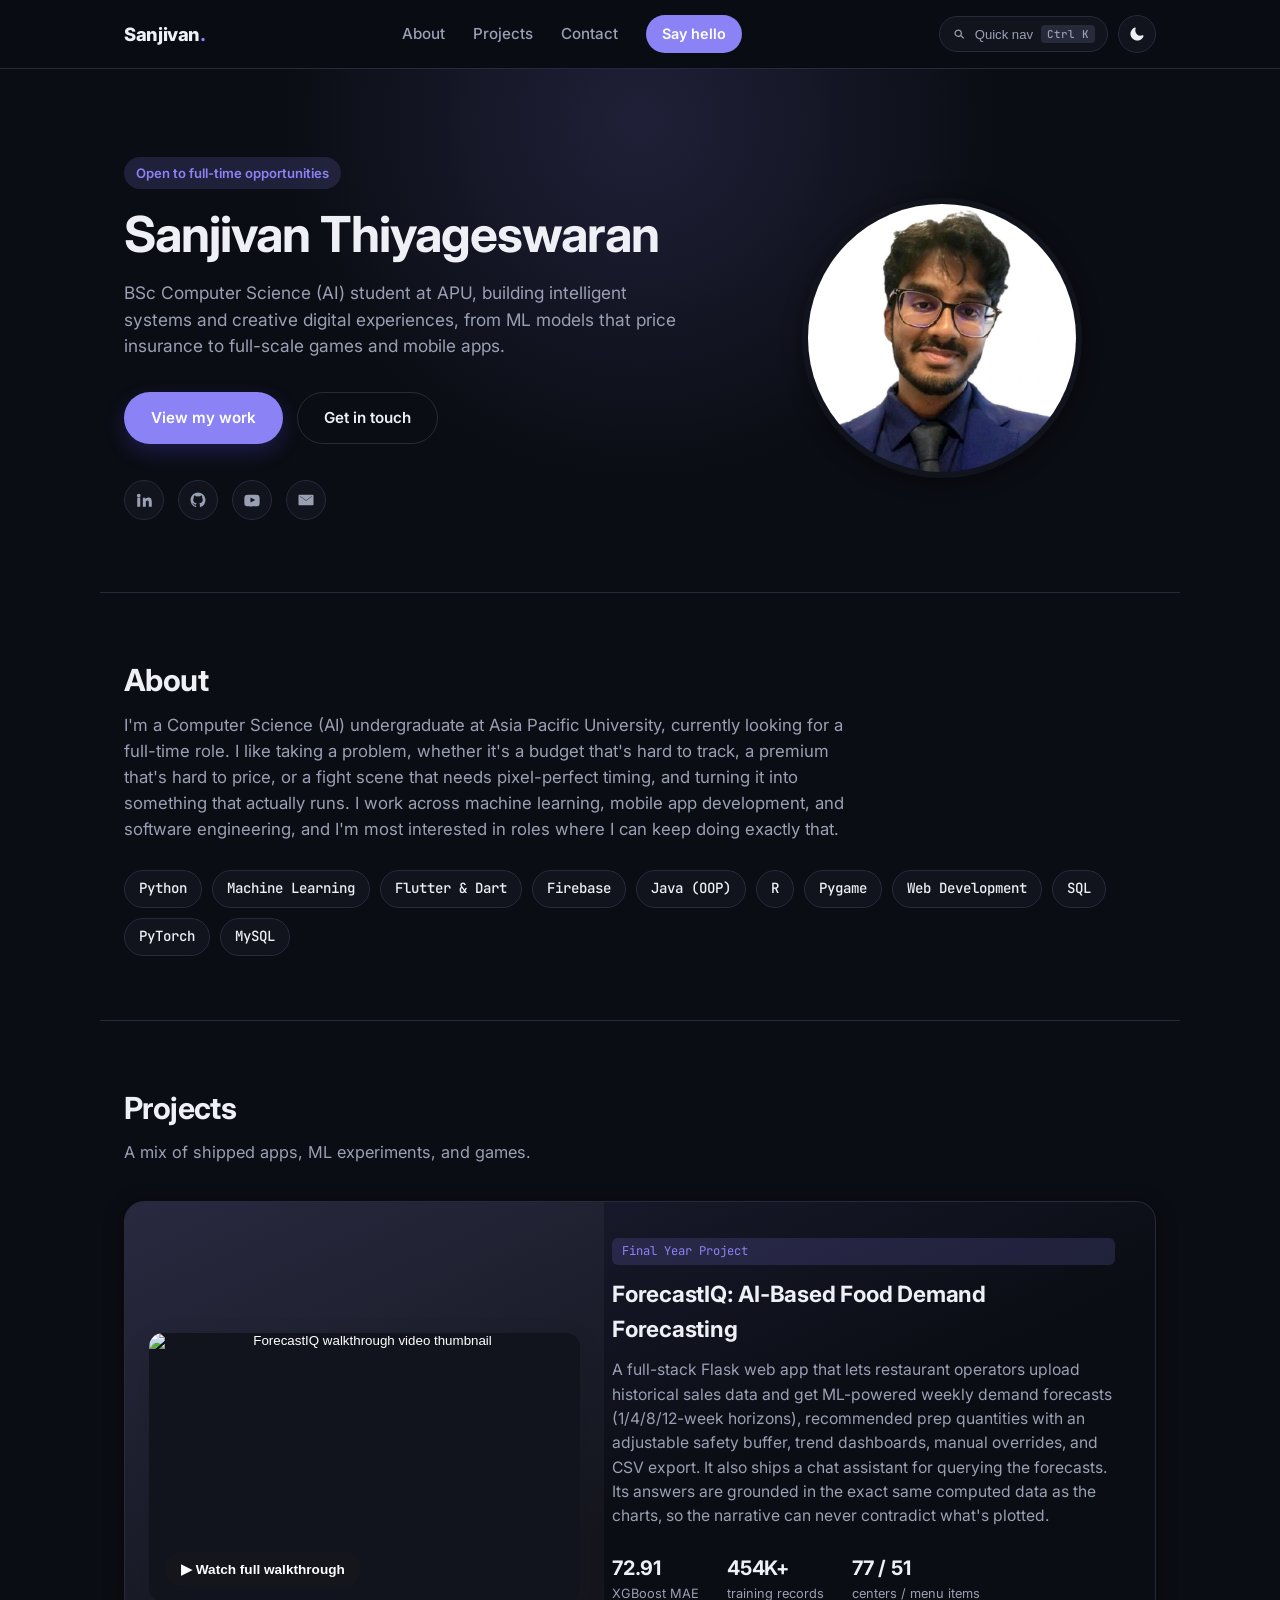
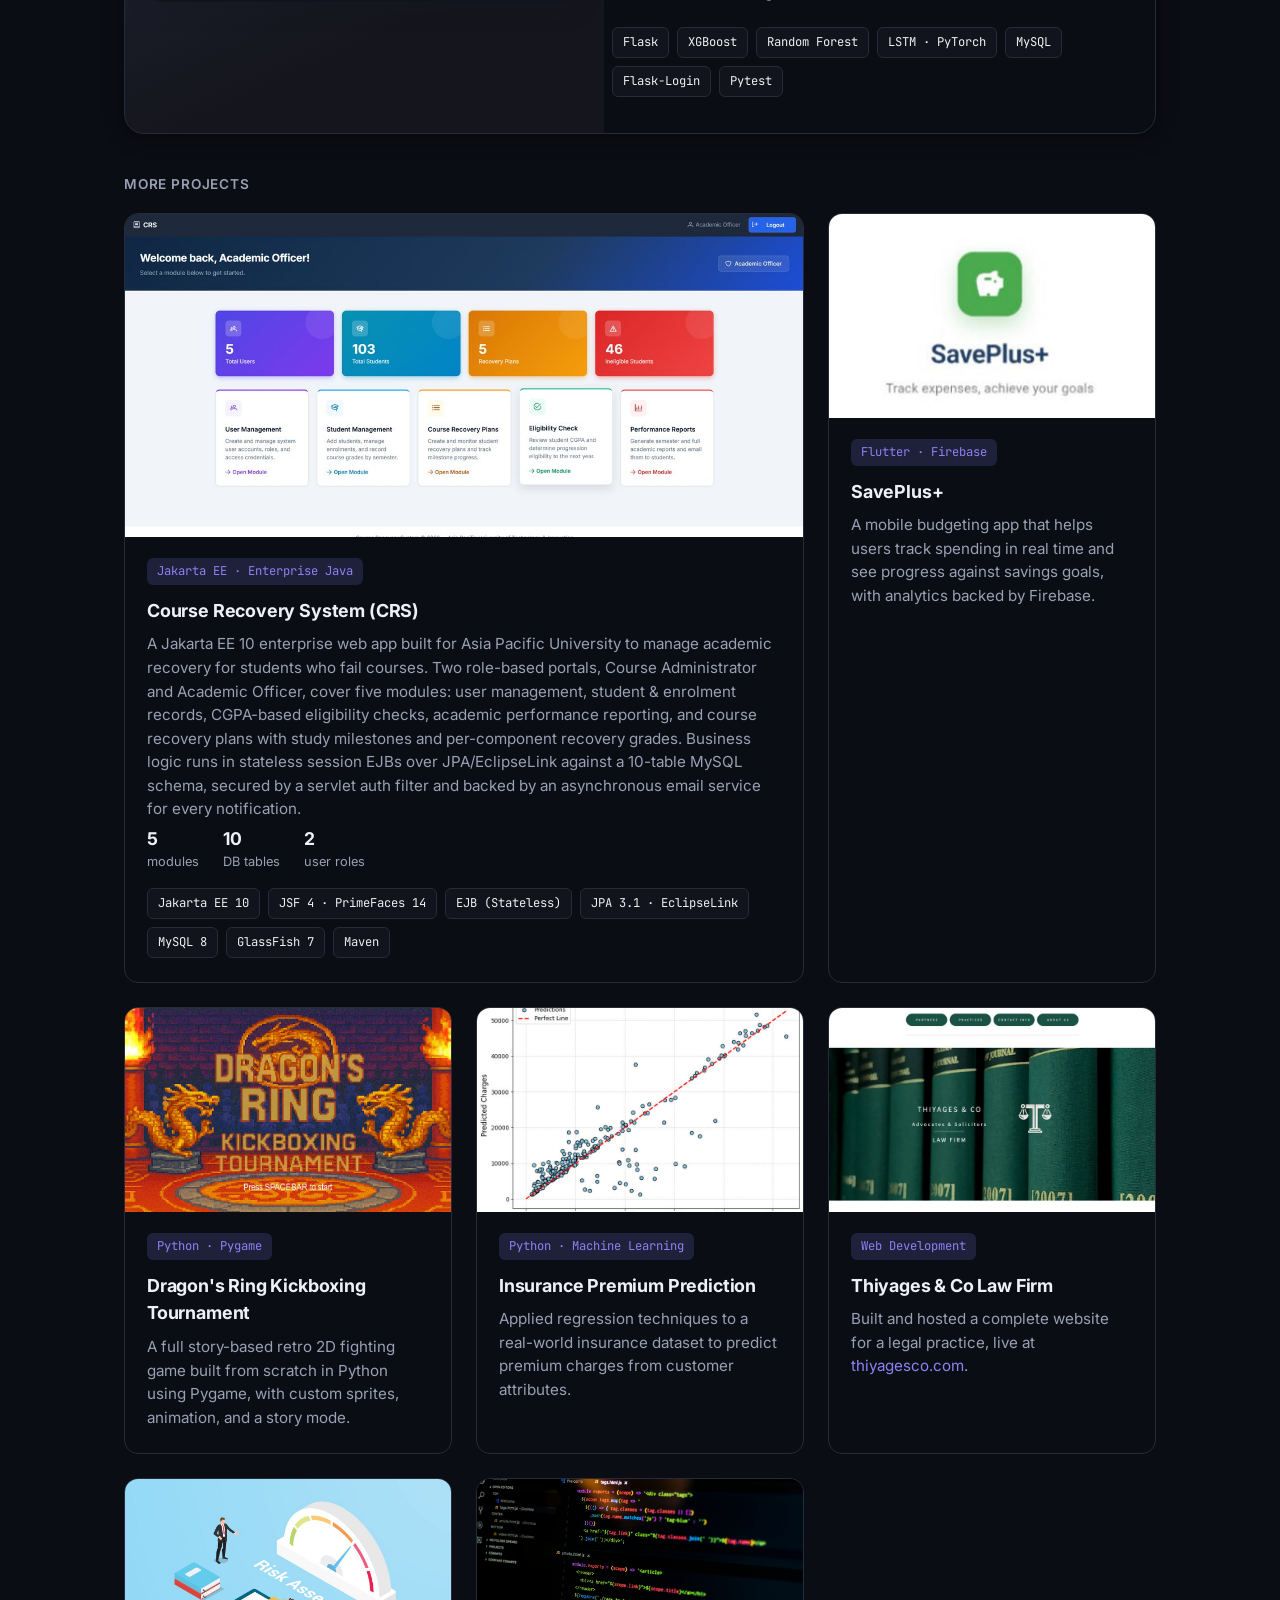
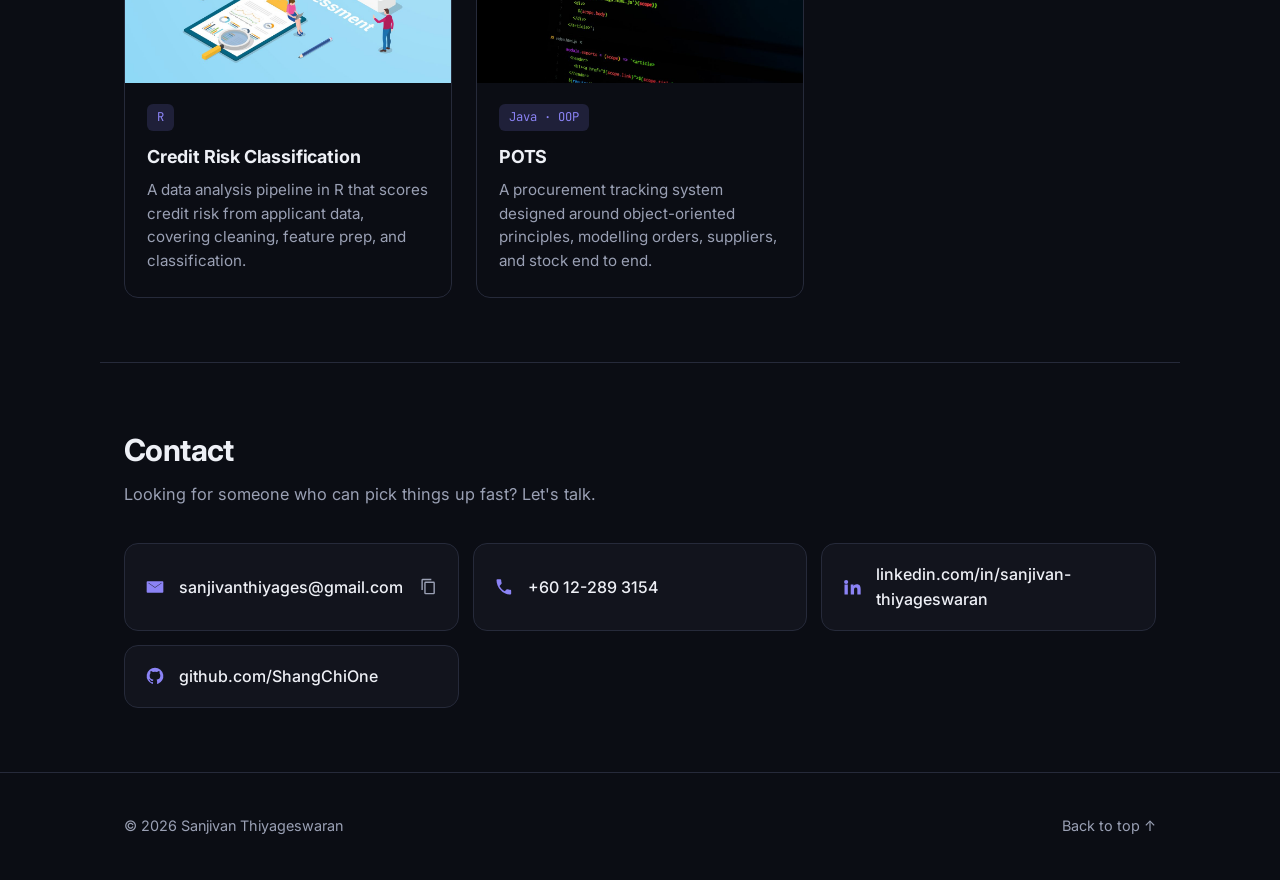
==== commit 5472396e: "Rewrite copy to remove em-dashes, more natural phrasing" ====
--- a/index.html
+++ b/index.html
@@ -3,8 +3,8 @@
 <head>
 <meta charset="UTF-8">
 <meta name="viewport" content="width=device-width, initial-scale=1.0">
-<title>Sanjivan Thiyageswaran — Portfolio</title>
-<meta name="description" content="Sanjivan Thiyageswaran — BSc Computer Science (AI) student at APU, open to full-time roles. Machine learning, mobile apps, and software projects.">
+<title>Sanjivan Thiyageswaran | Portfolio</title>
+<meta name="description" content="Sanjivan Thiyageswaran, BSc Computer Science (AI) student at APU and open to full-time roles. Portfolio covering machine learning, mobile apps, and software projects.">
 <link rel="preconnect" href="https://fonts.googleapis.com">
 <link rel="preconnect" href="https://fonts.gstatic.com" crossorigin>
 <link href="https://fonts.googleapis.com/css2?family=Inter:wght@400;500;600;700;800&family=JetBrains+Mono:wght@500&display=swap" rel="stylesheet">
@@ -63,7 +63,7 @@
       <p class="eyebrow">Open to full-time opportunities</p>
       <h1>Sanjivan Thiyageswaran</h1>
       <p class="hero-sub">BSc Computer Science (AI) student at APU, building intelligent
-        systems and creative digital experiences — from ML models that price insurance
+        systems and creative digital experiences, from ML models that price insurance
         to full-scale games and mobile apps.</p>
       <div class="hero-actions">
         <a href="#projects" class="btn btn-primary">View my work</a>
@@ -95,10 +95,10 @@
     <h2 class="section-title">About</h2>
     <p class="about-text">
       I'm a Computer Science (AI) undergraduate at Asia Pacific University, currently looking
-      for a full-time role. I like taking a problem — a budget that's hard to track, a premium
-      that's hard to price, a fight scene that needs pixel-perfect timing — and turning it into
-      something that actually runs. I work across machine learning, mobile app development, and
-      software engineering, and I'm most interested in roles where I can keep doing exactly that.
+      for a full-time role. I like taking a problem, whether it's a budget that's hard to track,
+      a premium that's hard to price, or a fight scene that needs pixel-perfect timing, and turning
+      it into something that actually runs. I work across machine learning, mobile app development,
+      and software engineering, and I'm most interested in roles where I can keep doing exactly that.
     </p>
     <ul class="skills" aria-label="Skills">
       <li>Python</li><li>Machine Learning</li><li>Flutter &amp; Dart</li><li>Firebase</li>
@@ -123,12 +123,12 @@
 
       <div class="featured-body">
         <span class="tag tag-featured">Final Year Project</span>
-        <h3>ForecastIQ — AI-Based Food Demand Forecasting</h3>
+        <h3>ForecastIQ: AI-Based Food Demand Forecasting</h3>
         <p>A full-stack Flask web app that lets restaurant operators upload historical
           sales data and get ML-powered weekly demand forecasts (1/4/8/12-week horizons),
           recommended prep quantities with an adjustable safety buffer, trend dashboards,
           manual overrides, and CSV export. It also ships a chat assistant for querying
-          the forecasts — its answers are grounded in the exact same computed data as the
+          the forecasts. Its answers are grounded in the exact same computed data as the
           charts, so the narrative can never contradict what's plotted.</p>
 
         <ul class="featured-stats">
@@ -155,8 +155,8 @@
           <span class="tag">Jakarta EE · Enterprise Java</span>
           <h3>Course Recovery System (CRS)</h3>
           <p>A Jakarta EE 10 enterprise web app built for Asia Pacific University to manage
-            academic recovery for students who fail courses. Two role-based portals —
-            Course Administrator and Academic Officer — cover five modules: user management,
+            academic recovery for students who fail courses. Two role-based portals,
+            Course Administrator and Academic Officer, cover five modules: user management,
             student &amp; enrolment records, CGPA-based eligibility checks, academic
             performance reporting, and course recovery plans with study milestones and
             per-component recovery grades. Business logic runs in stateless session EJBs
--- a/styles.css
+++ b/styles.css
@@ -514,24 +514,13 @@
   grid-column: span 2;
 }
 .card-wide .card-media {
-  aspect-ratio: auto;
-  height: 100%;
-  min-height: 220px;
-}
-.card-wide .card-body {
-  display: flex;
-  flex-direction: column;
+  aspect-ratio: 21 / 10;
 }
 .card-wide-stats {
   gap: 24px;
   margin: 4px 0 16px;
 }
 .card-wide-stats strong { font-size: 1.1rem; }
-
-@media (min-width: 720px) {
-  .card-wide { flex-direction: row; }
-  .card-wide .card-media { width: 240px; flex-shrink: 0; }
-}
 
 .tilt-glare {
   position: absolute;
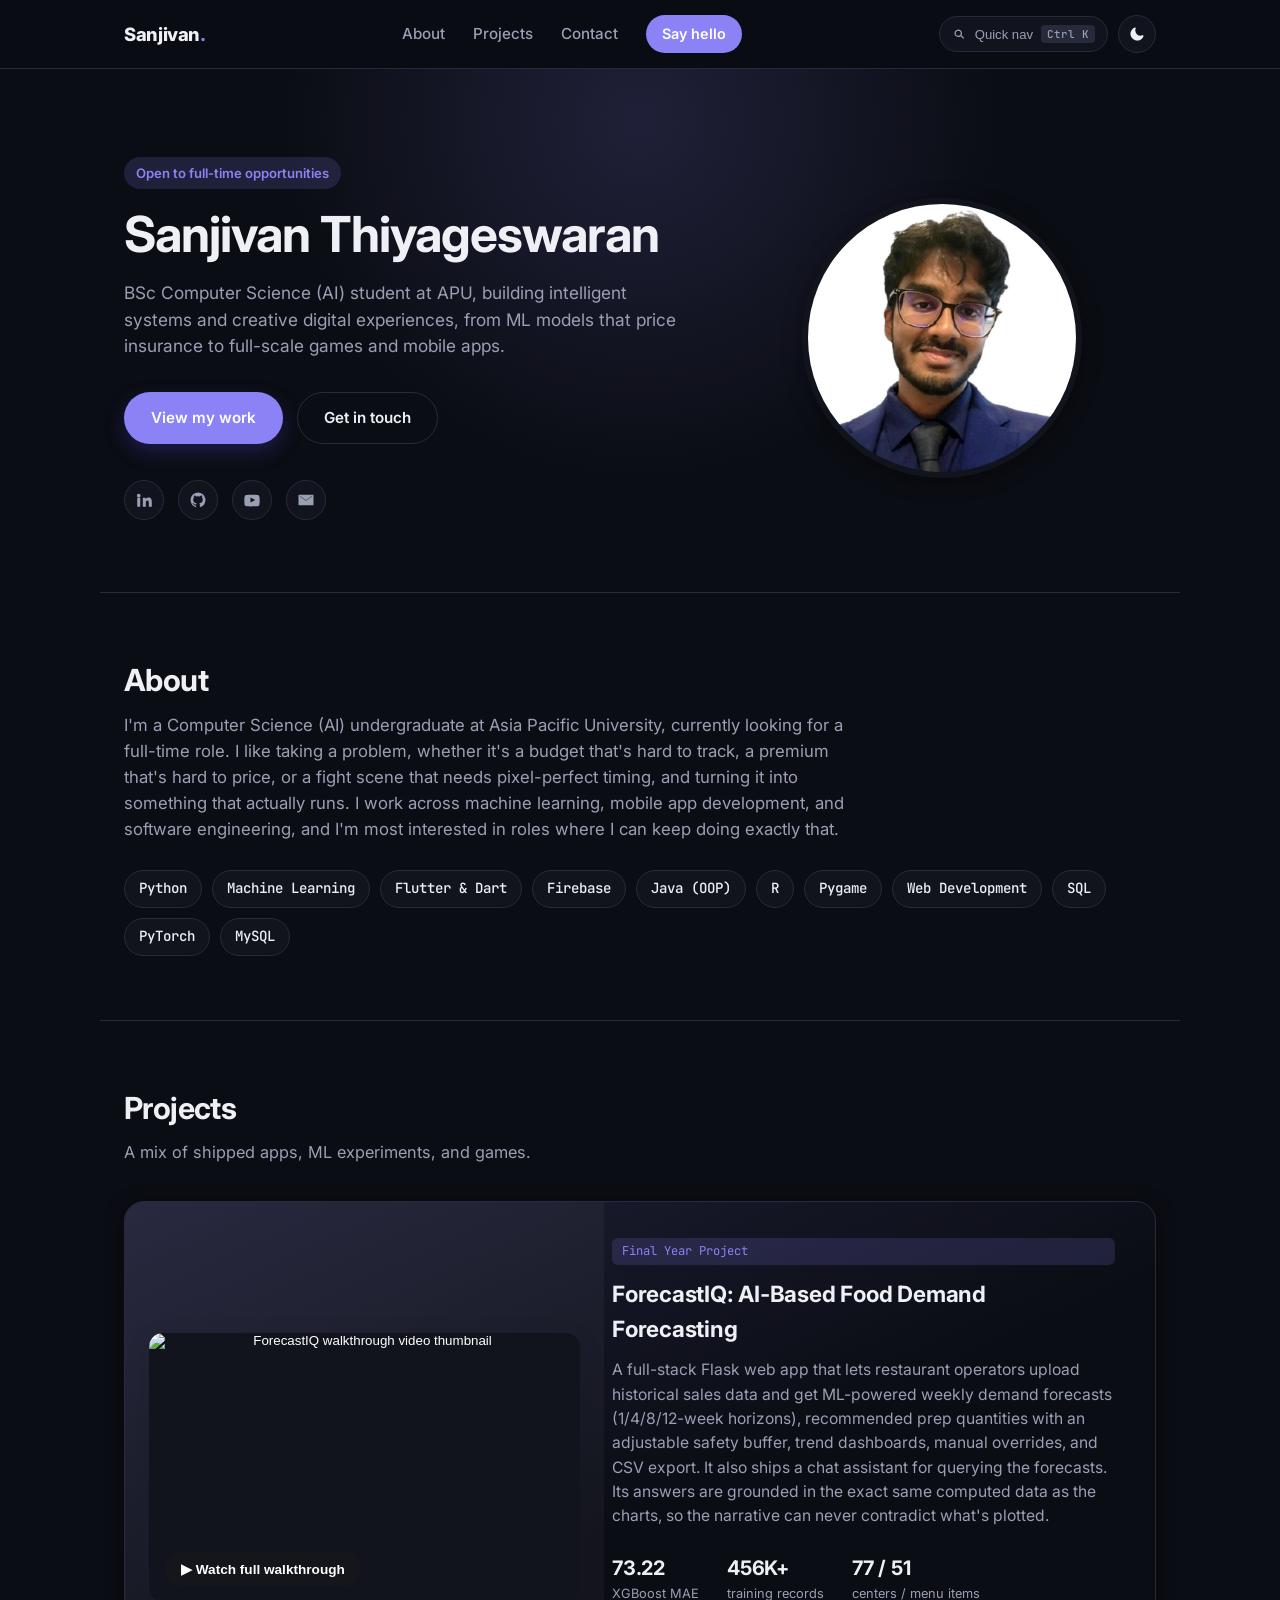
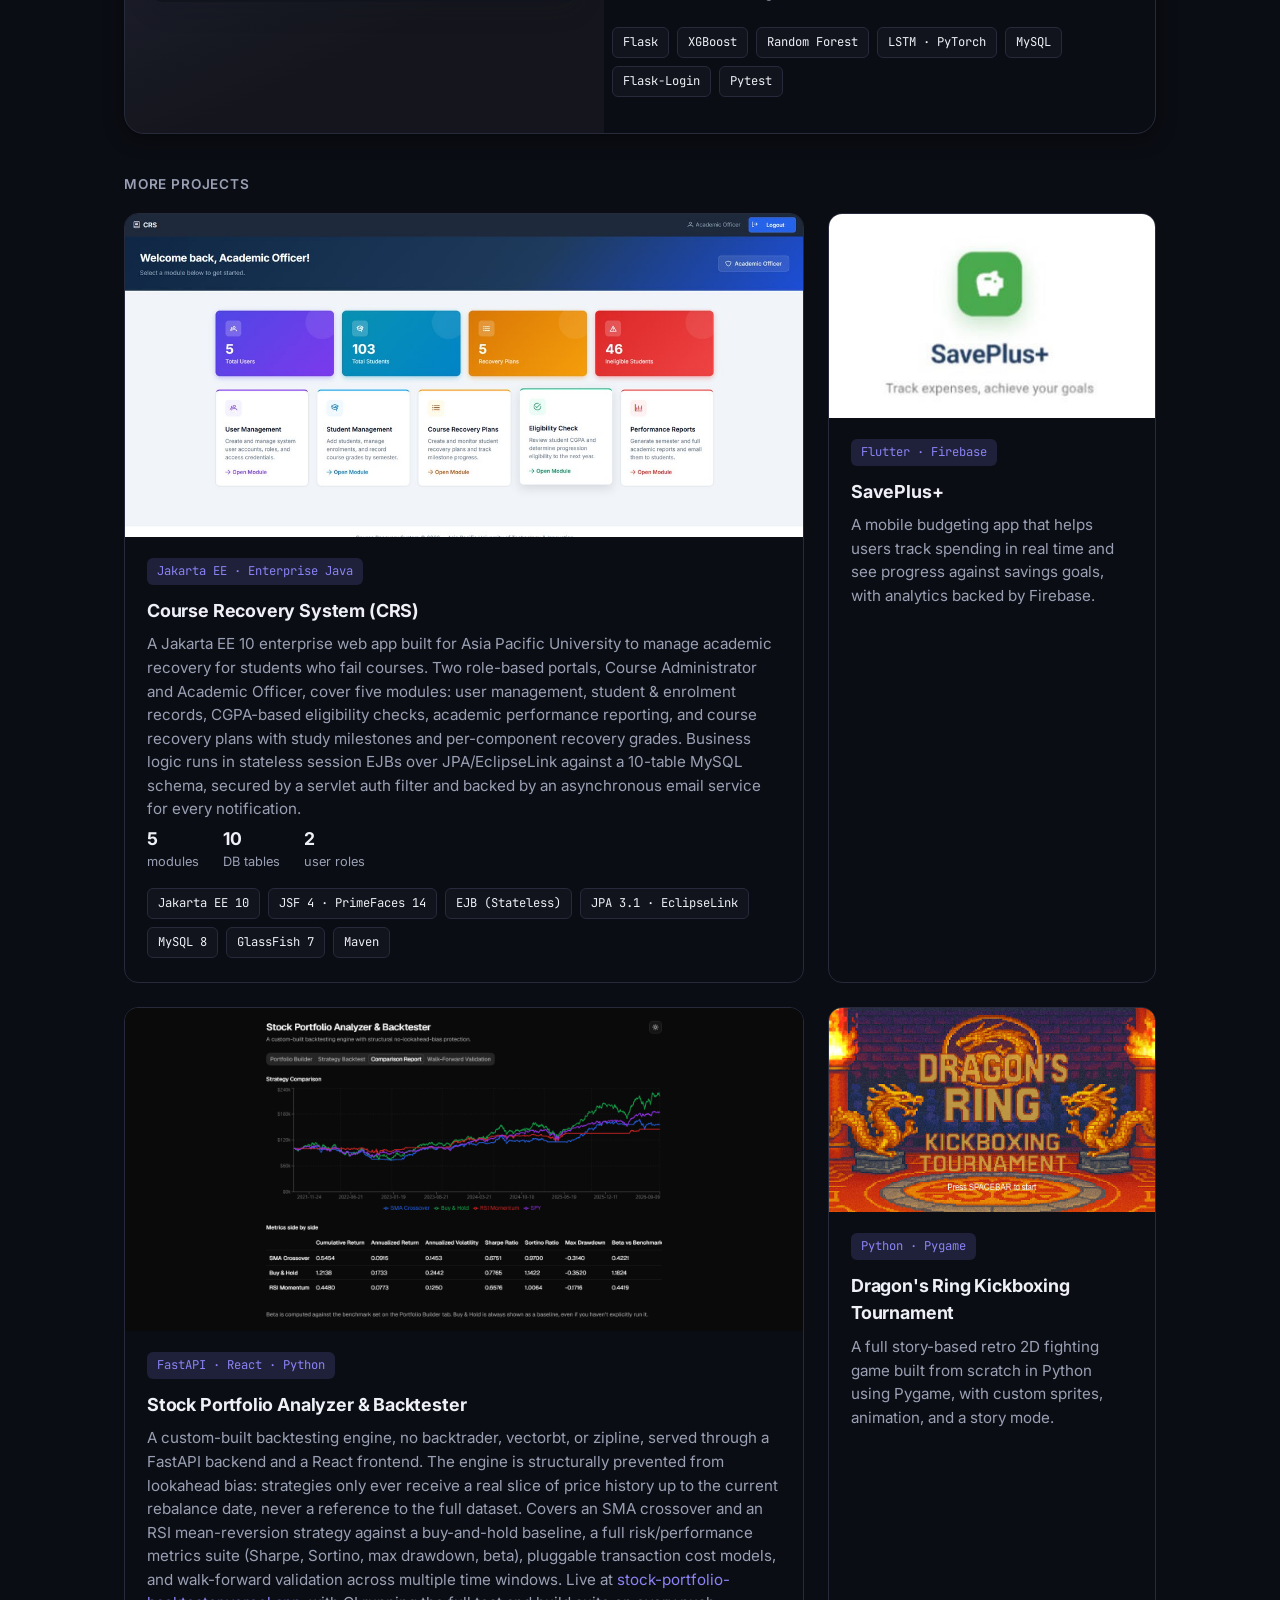
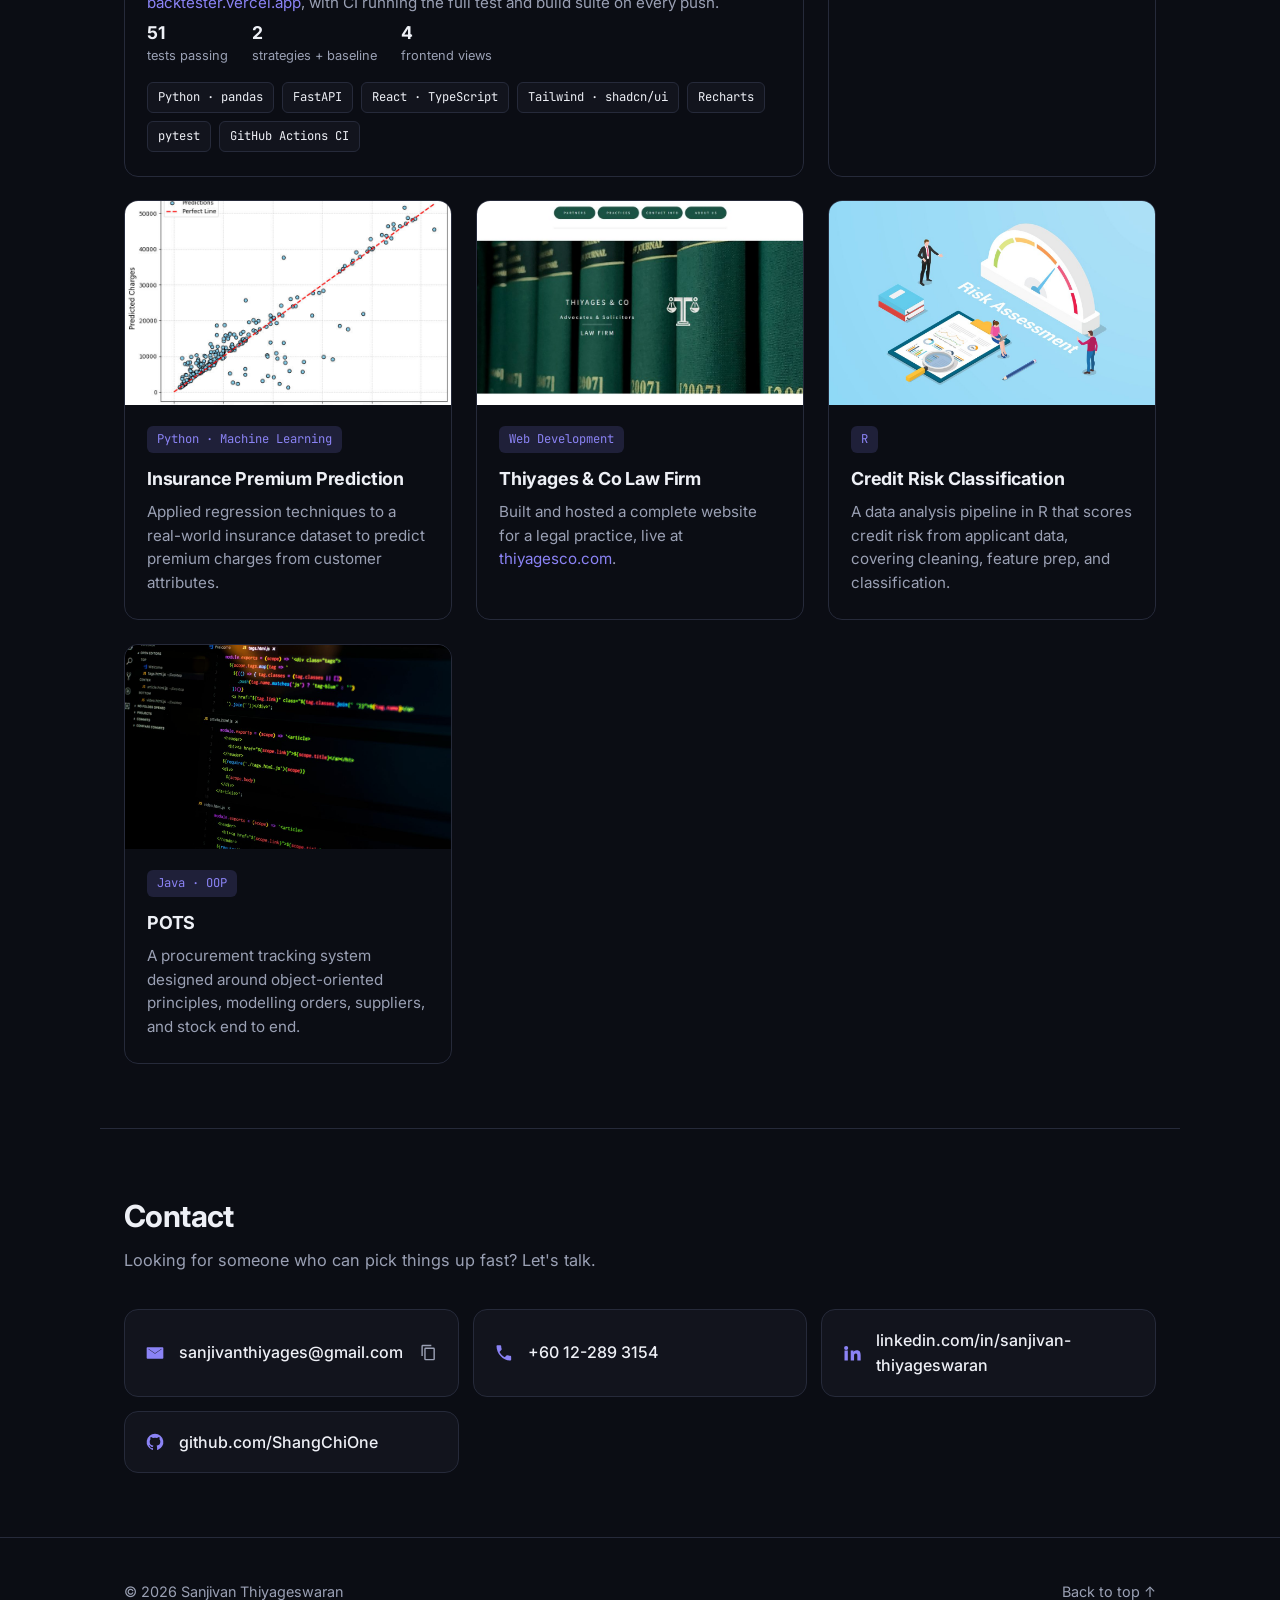
==== commit dd703d32: "Add Stock Portfolio Analyzer & Backtester project card Wide card showcasing the custom backtesting e" ====
--- a/index.html
+++ b/index.html
@@ -189,6 +189,37 @@
         </div>
       </article>
 
+      <article class="card card-wide">
+        <a class="card-media card-media-link" href="https://stock-portfolio-backtester.vercel.app" target="_blank" rel="noopener" aria-label="Open Stock Portfolio Analyzer &amp; Backtester live demo">
+          <img src="assets/images/stock-analyzer.png" alt="Stock Portfolio Analyzer comparison report showing SMA Crossover, RSI Momentum, Buy &amp; Hold, and SPY equity curves" loading="lazy">
+          <span class="play-badge">↗ Open live demo</span>
+        </a>
+        <div class="card-body">
+          <span class="tag">FastAPI · React · Python</span>
+          <h3>Stock Portfolio Analyzer &amp; Backtester</h3>
+          <p>A custom-built backtesting engine, no backtrader, vectorbt, or zipline, served through
+            a FastAPI backend and a React frontend. The engine is structurally prevented from
+            lookahead bias: strategies only ever receive a real slice of price history up to the
+            current rebalance date, never a reference to the full dataset. Covers an SMA crossover
+            and an RSI mean-reversion strategy against a buy-and-hold baseline, a full risk/performance
+            metrics suite (Sharpe, Sortino, max drawdown, beta), pluggable transaction cost models, and
+            walk-forward validation across multiple time windows. Live at
+            <a href="https://stock-portfolio-backtester.vercel.app" target="_blank" rel="noopener">stock-portfolio-backtester.vercel.app</a>,
+            with CI running the full test and build suite on every push.</p>
+
+          <ul class="featured-stats card-wide-stats">
+            <li><strong data-count="52">0</strong><span>tests passing</span></li>
+            <li><strong data-count="2">0</strong><span>strategies + baseline</span></li>
+            <li><strong data-count="4">0</strong><span>frontend views</span></li>
+          </ul>
+
+          <ul class="stack-row" aria-label="Tech stack">
+            <li>Python · pandas</li><li>FastAPI</li><li>React · TypeScript</li>
+            <li>Tailwind · shadcn/ui</li><li>Recharts</li><li>pytest</li><li>GitHub Actions CI</li>
+          </ul>
+        </div>
+      </article>
+
       <article class="card">
         <button class="card-media" data-video="8JN9GsUkDZY" aria-label="Play Dragon's Ring demo video">
           <img src="assets/images/dragons-ring.jpg" alt="Dragon's Ring Kickboxing Tournament title screen" loading="lazy">
--- a/styles.css
+++ b/styles.css
@@ -489,7 +489,8 @@
 
 .project-grid {
   display: grid;
-  grid-template-columns: repeat(auto-fit, minmax(300px, 1fr));
+  grid-template-columns: repeat(auto-fit, minmax(min(300px, 100%), 1fr));
+  grid-auto-flow: dense;
   gap: 24px;
 }
 
@@ -890,6 +891,9 @@
 
   .featured-project { grid-template-columns: 1fr; }
   .featured-body { padding: 28px 24px; }
+
+  .project-grid { grid-template-columns: 1fr; }
+  .card-wide { grid-column: auto; }
 }
 
 @media (prefers-reduced-motion: reduce) {
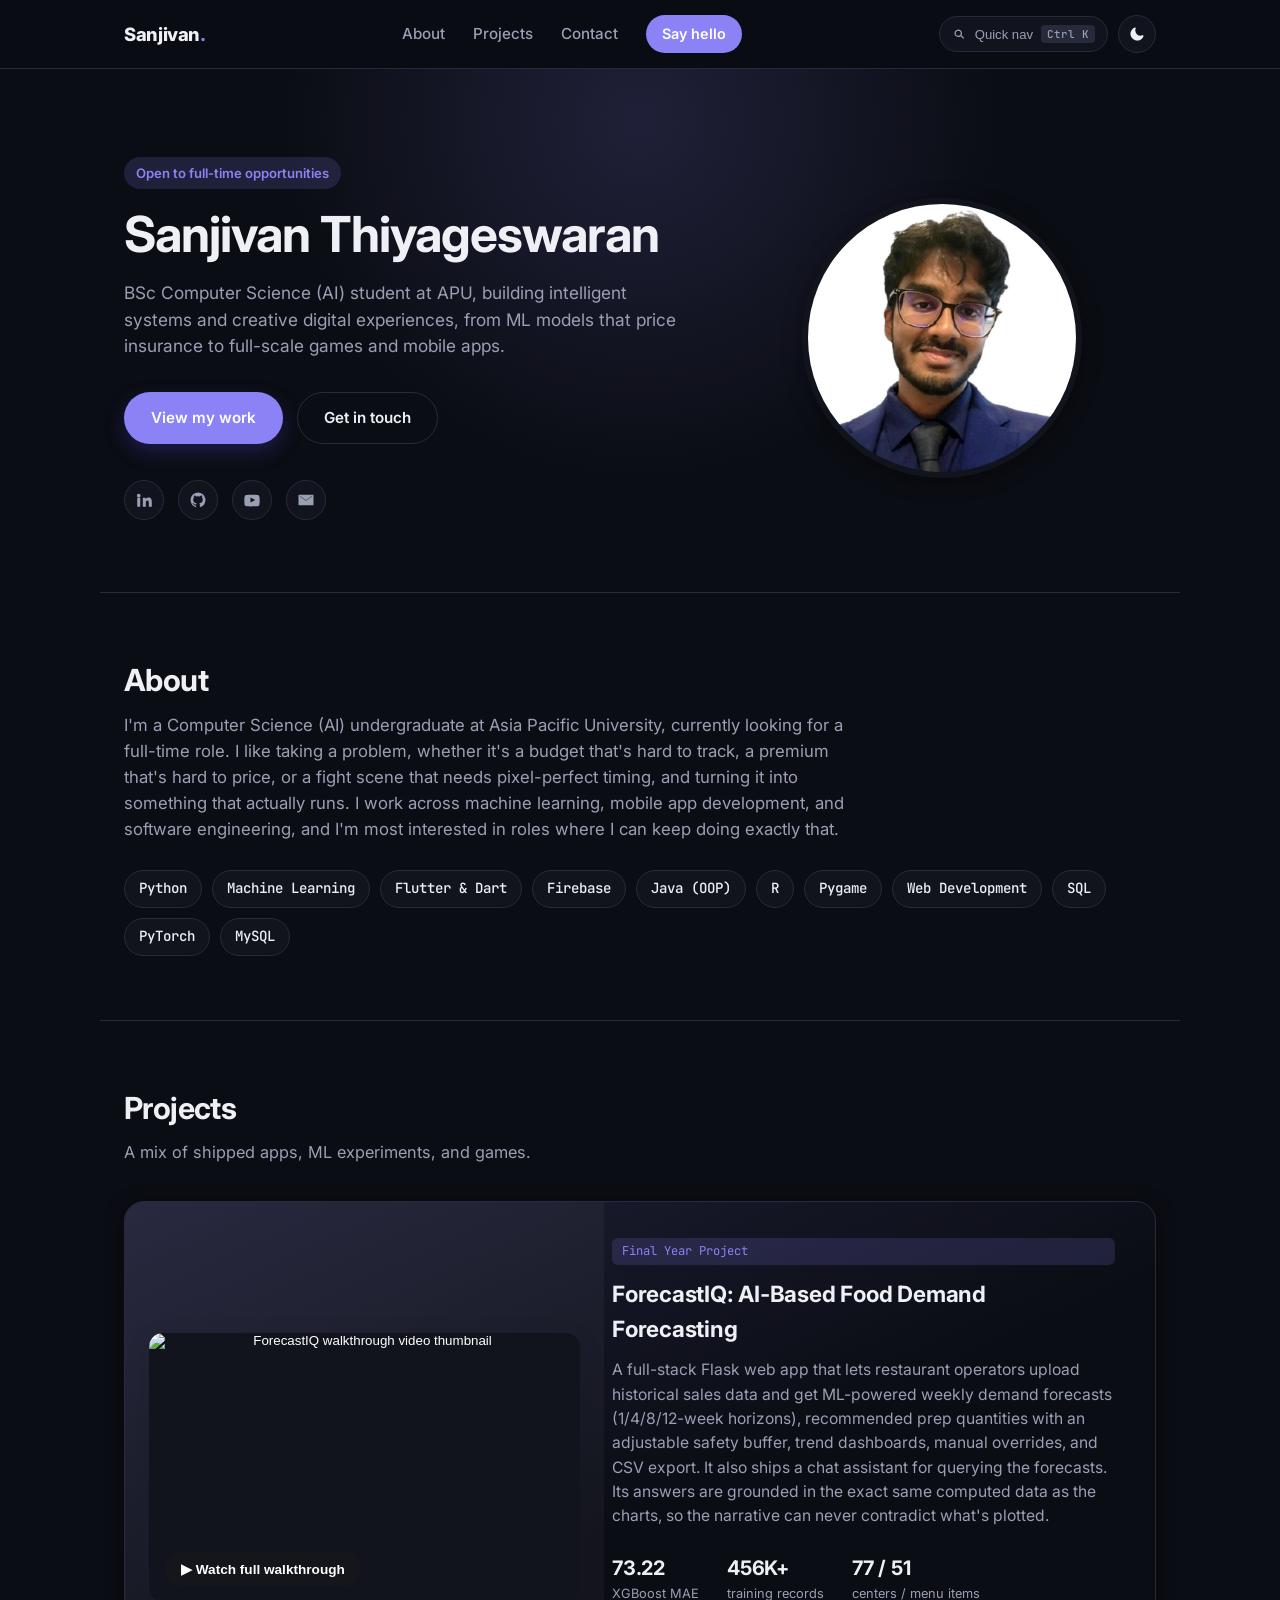
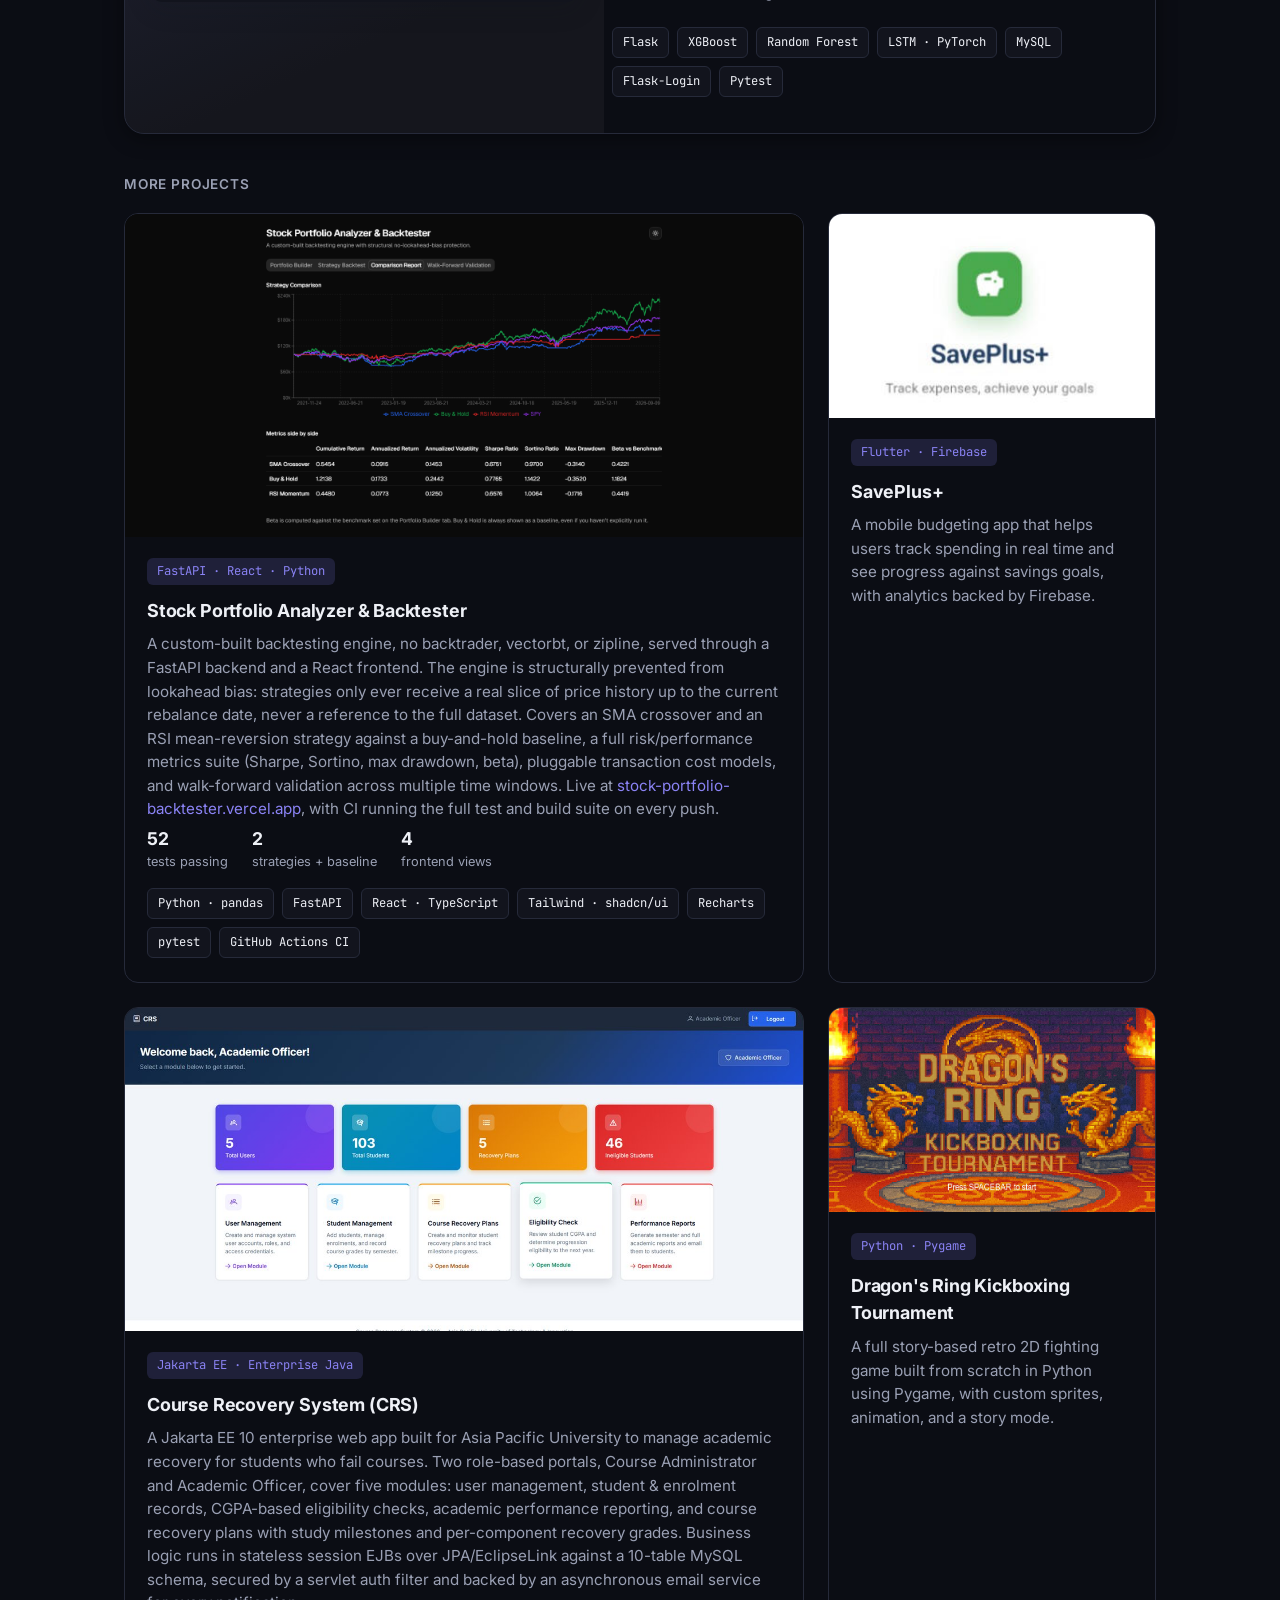
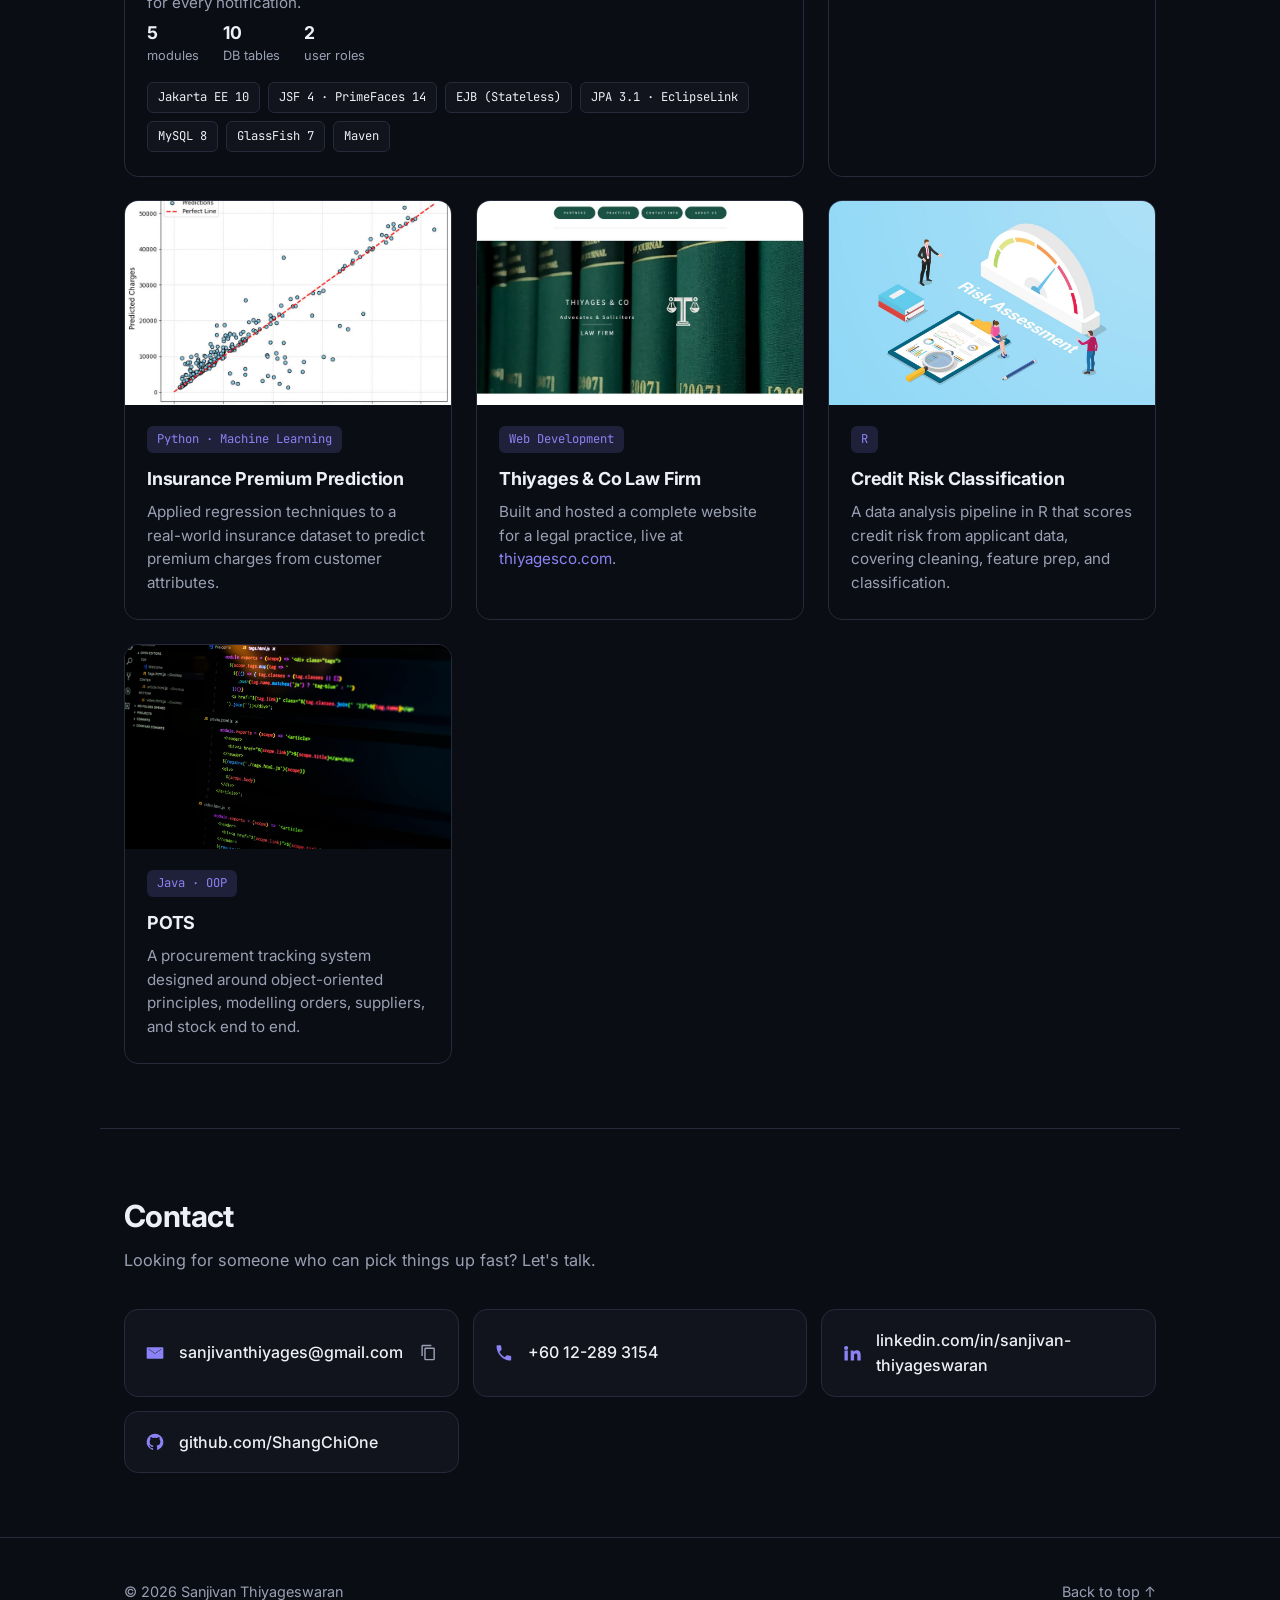
==== commit 36739050: "Move Stock Portfolio Analyzer & Backtester ahead of Course Recovery System Co-Authored-By: Claude So" ====
--- a/index.html
+++ b/index.html
@@ -148,48 +148,6 @@
     <div class="project-grid">
 
       <article class="card card-wide">
-        <span class="card-media">
-          <img src="assets/images/crs-dashboard.jpg" alt="Course Recovery System dashboard showing user, student, and recovery plan KPI cards" loading="lazy">
-        </span>
-        <div class="card-body">
-          <span class="tag">Jakarta EE · Enterprise Java</span>
-          <h3>Course Recovery System (CRS)</h3>
-          <p>A Jakarta EE 10 enterprise web app built for Asia Pacific University to manage
-            academic recovery for students who fail courses. Two role-based portals,
-            Course Administrator and Academic Officer, cover five modules: user management,
-            student &amp; enrolment records, CGPA-based eligibility checks, academic
-            performance reporting, and course recovery plans with study milestones and
-            per-component recovery grades. Business logic runs in stateless session EJBs
-            over JPA/EclipseLink against a 10-table MySQL schema, secured by a servlet
-            auth filter and backed by an asynchronous email service for every notification.</p>
-
-          <ul class="featured-stats card-wide-stats">
-            <li><strong>5</strong><span>modules</span></li>
-            <li><strong>10</strong><span>DB tables</span></li>
-            <li><strong>2</strong><span>user roles</span></li>
-          </ul>
-
-          <ul class="stack-row" aria-label="Tech stack">
-            <li>Jakarta EE 10</li><li>JSF 4 · PrimeFaces 14</li><li>EJB (Stateless)</li>
-            <li>JPA 3.1 · EclipseLink</li><li>MySQL 8</li><li>GlassFish 7</li><li>Maven</li>
-          </ul>
-        </div>
-      </article>
-
-      <article class="card">
-        <button class="card-media" data-video="xWy3kV8HGRc" aria-label="Play SavePlus+ demo video">
-          <img src="assets/images/saveplus.jpg" alt="SavePlus+ app icon" loading="lazy">
-          <span class="play-badge">▶ Watch demo</span>
-        </button>
-        <div class="card-body">
-          <span class="tag">Flutter · Firebase</span>
-          <h3>SavePlus+</h3>
-          <p>A mobile budgeting app that helps users track spending in real time and see
-            progress against savings goals, with analytics backed by Firebase.</p>
-        </div>
-      </article>
-
-      <article class="card card-wide">
         <a class="card-media card-media-link" href="https://stock-portfolio-backtester.vercel.app" target="_blank" rel="noopener" aria-label="Open Stock Portfolio Analyzer &amp; Backtester live demo">
           <img src="assets/images/stock-analyzer.png" alt="Stock Portfolio Analyzer comparison report showing SMA Crossover, RSI Momentum, Buy &amp; Hold, and SPY equity curves" loading="lazy">
           <span class="play-badge">↗ Open live demo</span>
@@ -216,6 +174,48 @@
           <ul class="stack-row" aria-label="Tech stack">
             <li>Python · pandas</li><li>FastAPI</li><li>React · TypeScript</li>
             <li>Tailwind · shadcn/ui</li><li>Recharts</li><li>pytest</li><li>GitHub Actions CI</li>
+          </ul>
+        </div>
+      </article>
+
+      <article class="card">
+        <button class="card-media" data-video="xWy3kV8HGRc" aria-label="Play SavePlus+ demo video">
+          <img src="assets/images/saveplus.jpg" alt="SavePlus+ app icon" loading="lazy">
+          <span class="play-badge">▶ Watch demo</span>
+        </button>
+        <div class="card-body">
+          <span class="tag">Flutter · Firebase</span>
+          <h3>SavePlus+</h3>
+          <p>A mobile budgeting app that helps users track spending in real time and see
+            progress against savings goals, with analytics backed by Firebase.</p>
+        </div>
+      </article>
+
+      <article class="card card-wide">
+        <span class="card-media">
+          <img src="assets/images/crs-dashboard.jpg" alt="Course Recovery System dashboard showing user, student, and recovery plan KPI cards" loading="lazy">
+        </span>
+        <div class="card-body">
+          <span class="tag">Jakarta EE · Enterprise Java</span>
+          <h3>Course Recovery System (CRS)</h3>
+          <p>A Jakarta EE 10 enterprise web app built for Asia Pacific University to manage
+            academic recovery for students who fail courses. Two role-based portals,
+            Course Administrator and Academic Officer, cover five modules: user management,
+            student &amp; enrolment records, CGPA-based eligibility checks, academic
+            performance reporting, and course recovery plans with study milestones and
+            per-component recovery grades. Business logic runs in stateless session EJBs
+            over JPA/EclipseLink against a 10-table MySQL schema, secured by a servlet
+            auth filter and backed by an asynchronous email service for every notification.</p>
+
+          <ul class="featured-stats card-wide-stats">
+            <li><strong>5</strong><span>modules</span></li>
+            <li><strong>10</strong><span>DB tables</span></li>
+            <li><strong>2</strong><span>user roles</span></li>
+          </ul>
+
+          <ul class="stack-row" aria-label="Tech stack">
+            <li>Jakarta EE 10</li><li>JSF 4 · PrimeFaces 14</li><li>EJB (Stateless)</li>
+            <li>JPA 3.1 · EclipseLink</li><li>MySQL 8</li><li>GlassFish 7</li><li>Maven</li>
           </ul>
         </div>
       </article>
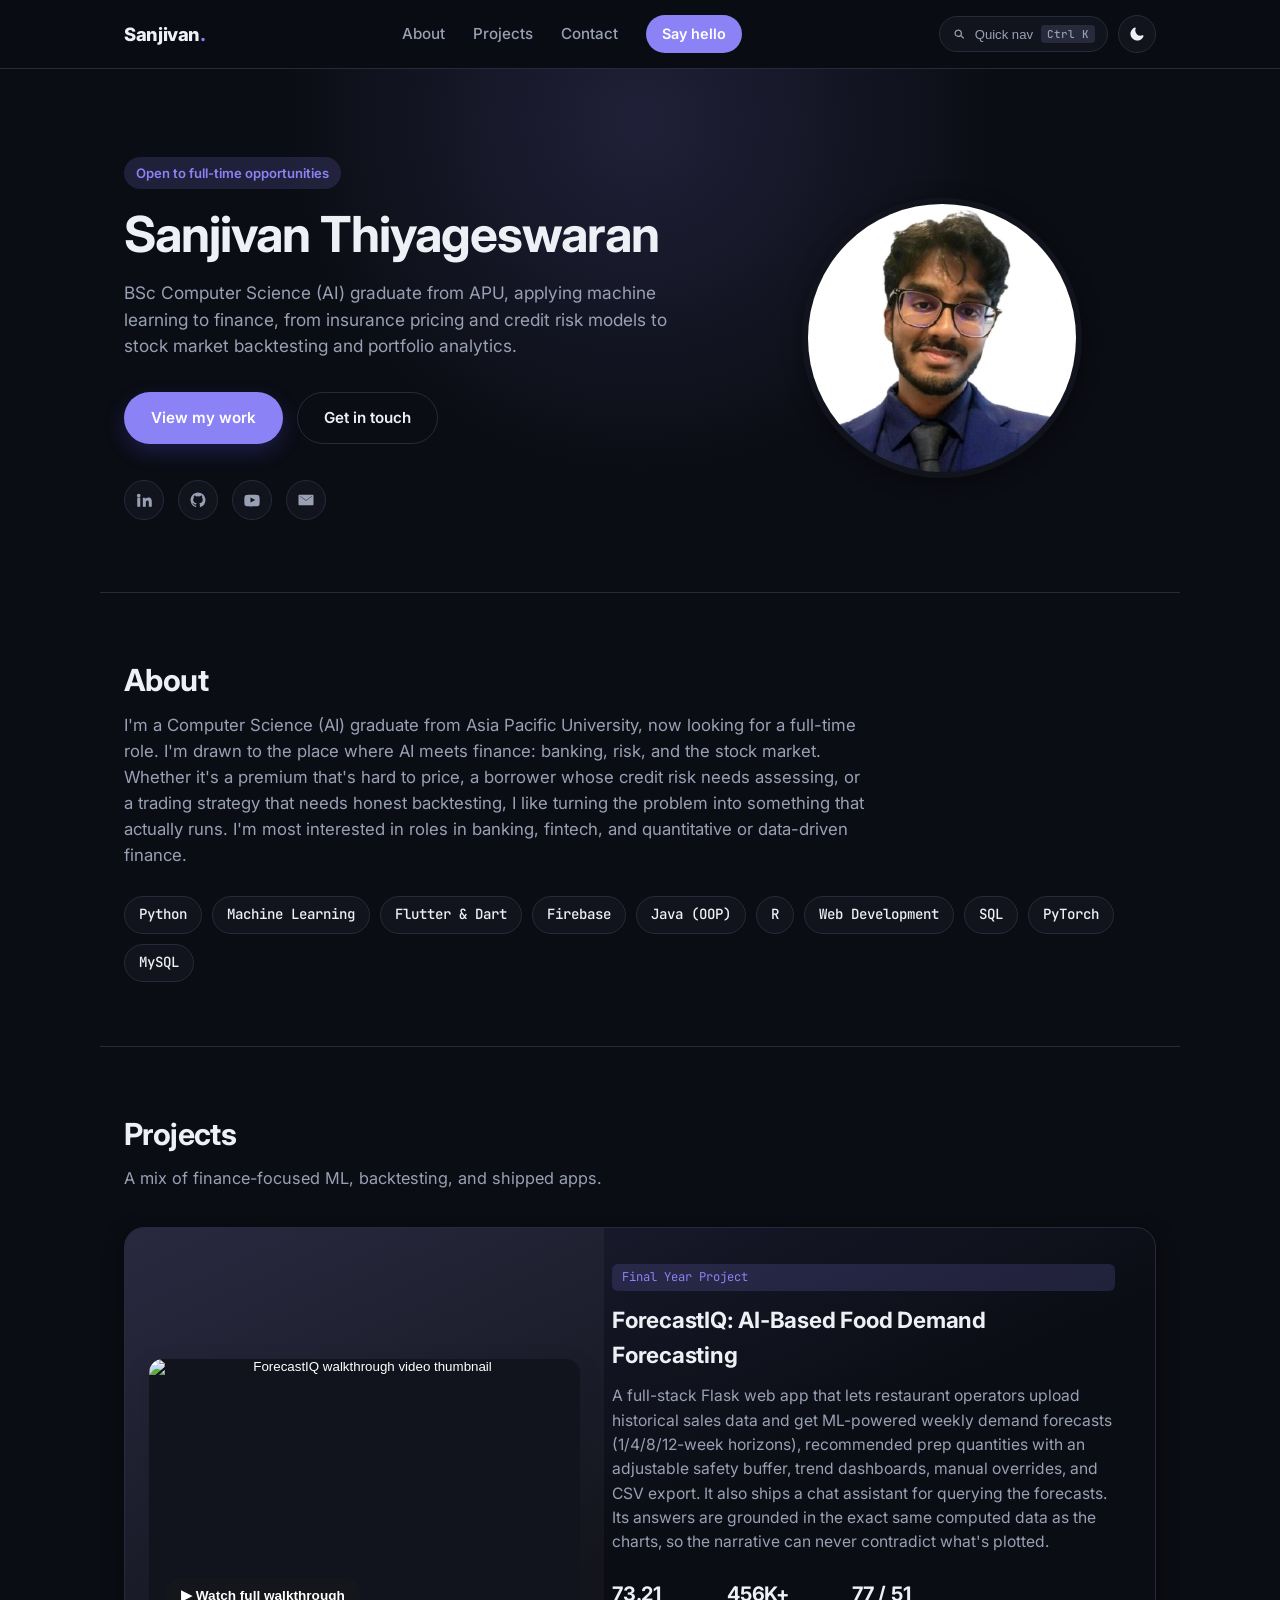
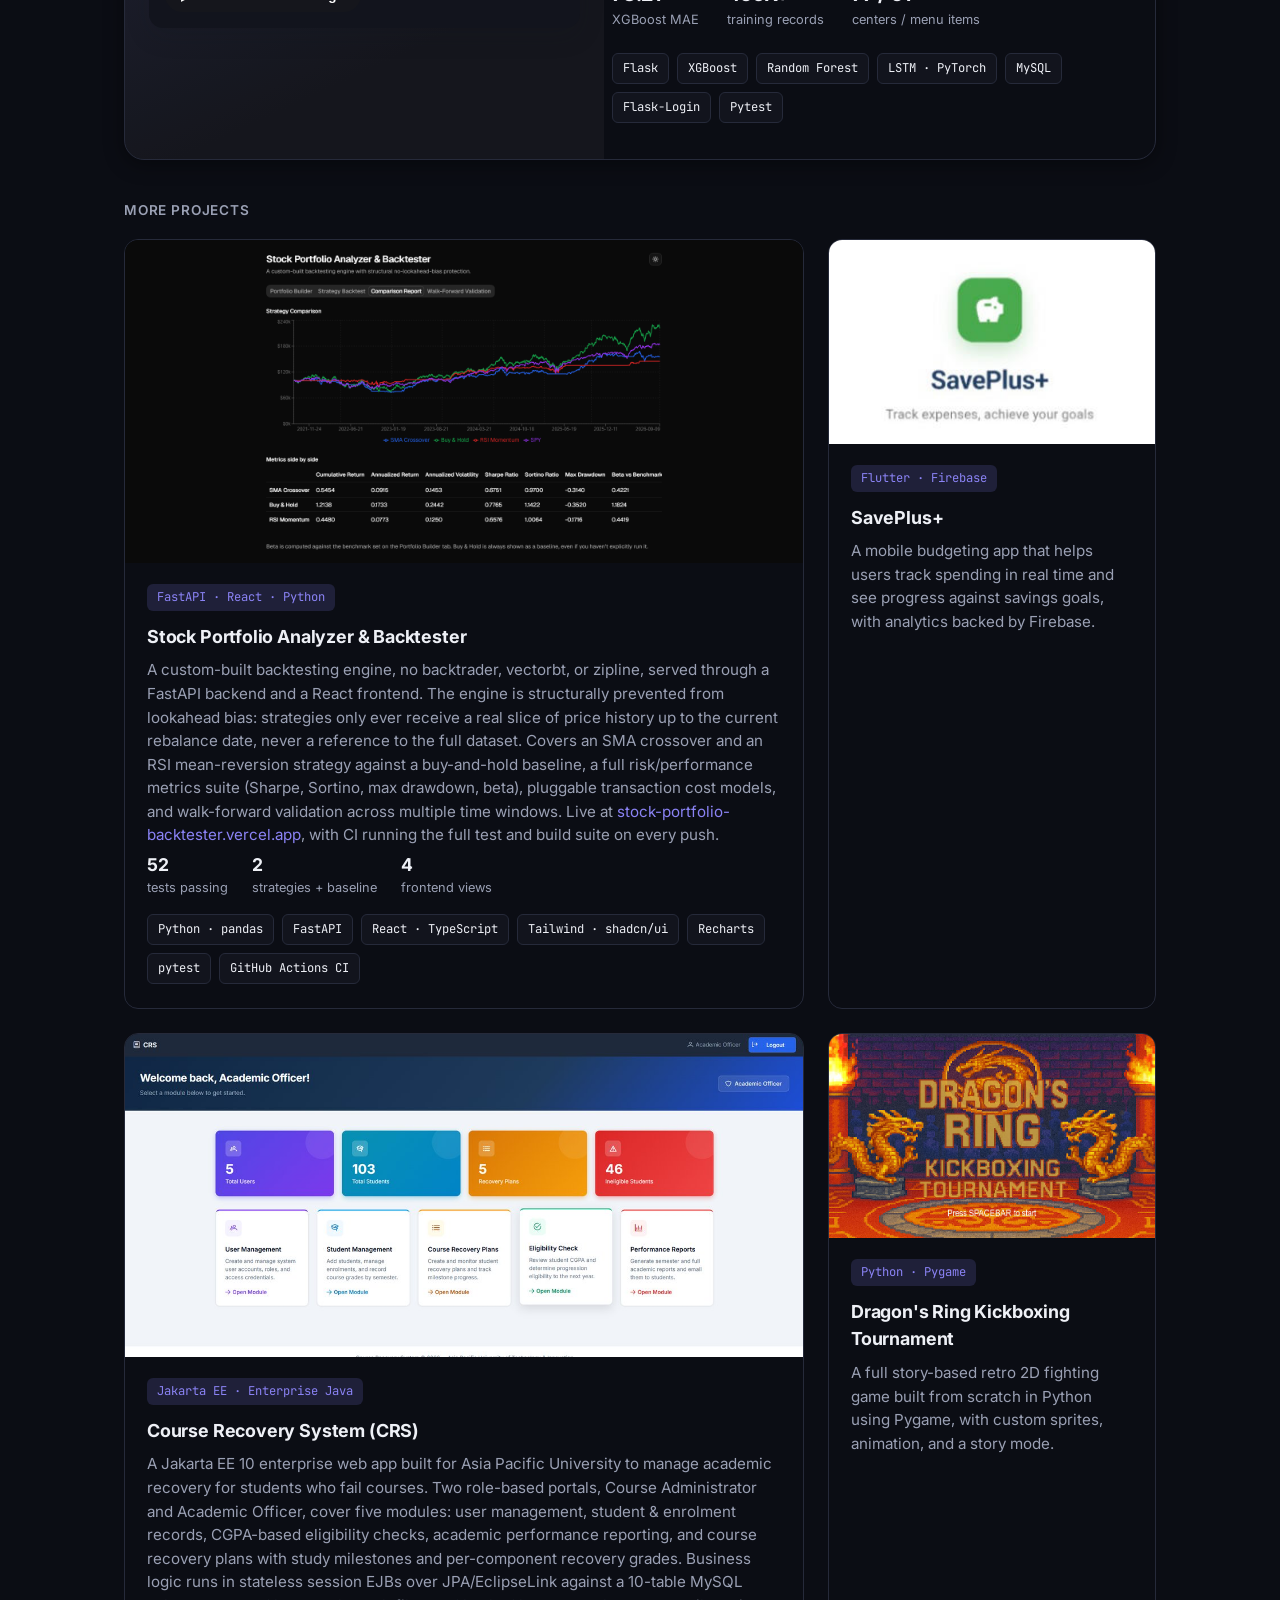
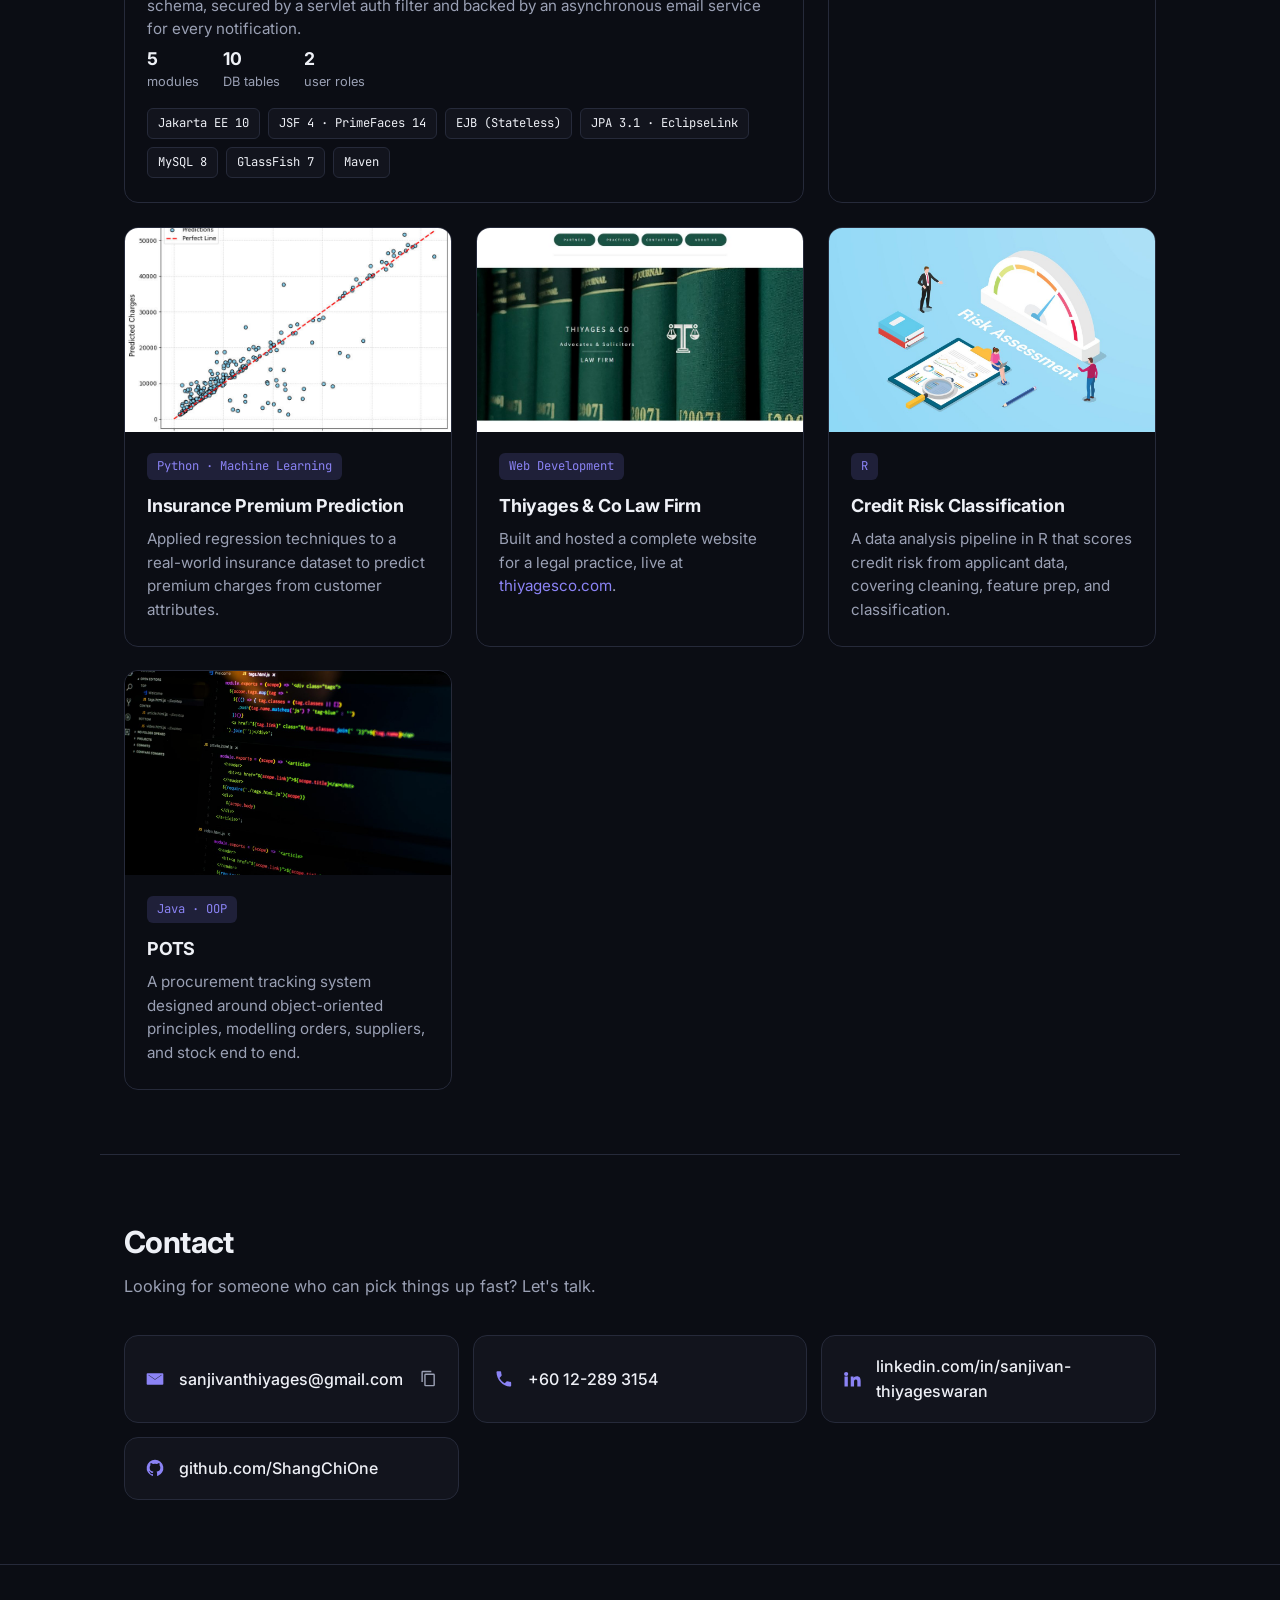
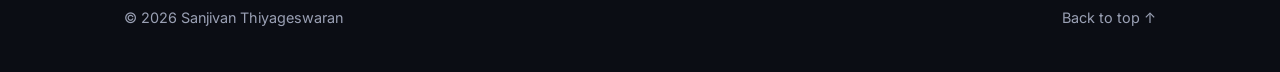
==== commit eb565a54: "Reframe intro around AI and finance, update status to graduate Co-Authored-By: Claude Sonnet 5.5 <no" ====
--- a/index.html
+++ b/index.html
@@ -4,7 +4,7 @@
 <meta charset="UTF-8">
 <meta name="viewport" content="width=device-width, initial-scale=1.0">
 <title>Sanjivan Thiyageswaran | Portfolio</title>
-<meta name="description" content="Sanjivan Thiyageswaran, BSc Computer Science (AI) student at APU and open to full-time roles. Portfolio covering machine learning, mobile apps, and software projects.">
+<meta name="description" content="Sanjivan Thiyageswaran, BSc Computer Science (AI) graduate from APU, open to full-time roles in AI, finance, and banking. Portfolio covering machine learning, stock market backtesting, and software projects.">
 <link rel="preconnect" href="https://fonts.googleapis.com">
 <link rel="preconnect" href="https://fonts.gstatic.com" crossorigin>
 <link href="https://fonts.googleapis.com/css2?family=Inter:wght@400;500;600;700;800&family=JetBrains+Mono:wght@500&display=swap" rel="stylesheet">
@@ -62,9 +62,9 @@
     <div class="hero-text">
       <p class="eyebrow">Open to full-time opportunities</p>
       <h1>Sanjivan Thiyageswaran</h1>
-      <p class="hero-sub">BSc Computer Science (AI) student at APU, building intelligent
-        systems and creative digital experiences, from ML models that price insurance
-        to full-scale games and mobile apps.</p>
+      <p class="hero-sub">BSc Computer Science (AI) graduate from APU, applying machine learning
+        to finance, from insurance pricing and credit risk models to stock market
+        backtesting and portfolio analytics.</p>
       <div class="hero-actions">
         <a href="#projects" class="btn btn-primary">View my work</a>
         <a href="#contact" class="btn btn-ghost">Get in touch</a>
@@ -94,15 +94,16 @@
   <section class="about wrap" id="about">
     <h2 class="section-title">About</h2>
     <p class="about-text">
-      I'm a Computer Science (AI) undergraduate at Asia Pacific University, currently looking
-      for a full-time role. I like taking a problem, whether it's a budget that's hard to track,
-      a premium that's hard to price, or a fight scene that needs pixel-perfect timing, and turning
-      it into something that actually runs. I work across machine learning, mobile app development,
-      and software engineering, and I'm most interested in roles where I can keep doing exactly that.
+      I'm a Computer Science (AI) graduate from Asia Pacific University, now looking
+      for a full-time role. I'm drawn to the place where AI meets finance: banking, risk, and the
+      stock market. Whether it's a premium that's hard to price, a borrower whose credit risk needs
+      assessing, or a trading strategy that needs honest backtesting, I like turning the problem
+      into something that actually runs. I'm most interested in roles in banking, fintech, and
+      quantitative or data-driven finance.
     </p>
     <ul class="skills" aria-label="Skills">
       <li>Python</li><li>Machine Learning</li><li>Flutter &amp; Dart</li><li>Firebase</li>
-      <li>Java (OOP)</li><li>R</li><li>Pygame</li><li>Web Development</li><li>SQL</li>
+      <li>Java (OOP)</li><li>R</li><li>Web Development</li><li>SQL</li>
       <li>PyTorch</li><li>MySQL</li>
     </ul>
   </section>
@@ -110,7 +111,7 @@
   <!-- PROJECTS -->
   <section class="projects wrap" id="projects">
     <h2 class="section-title">Projects</h2>
-    <p class="section-sub">A mix of shipped apps, ML experiments, and games.</p>
+    <p class="section-sub">A mix of finance-focused ML, backtesting, and shipped apps.</p>
 
     <article class="featured-project">
       <div class="featured-media">
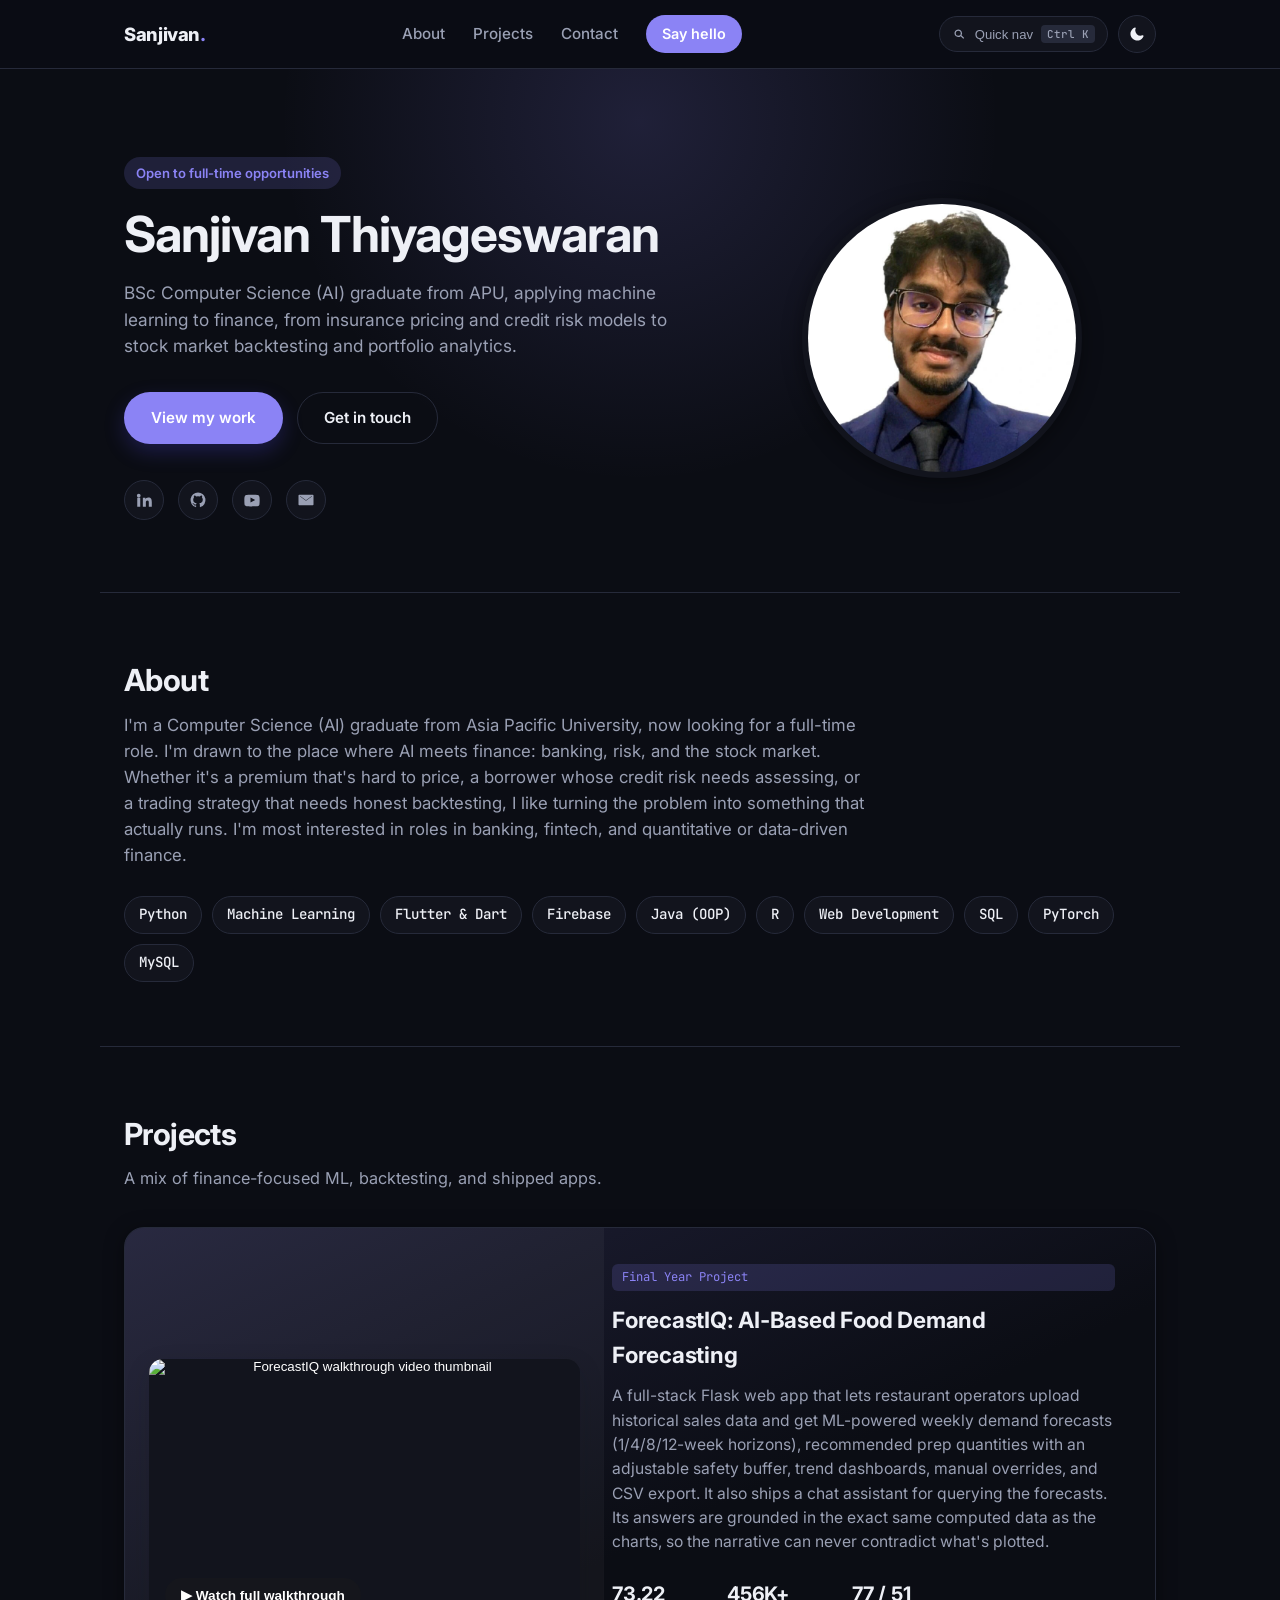
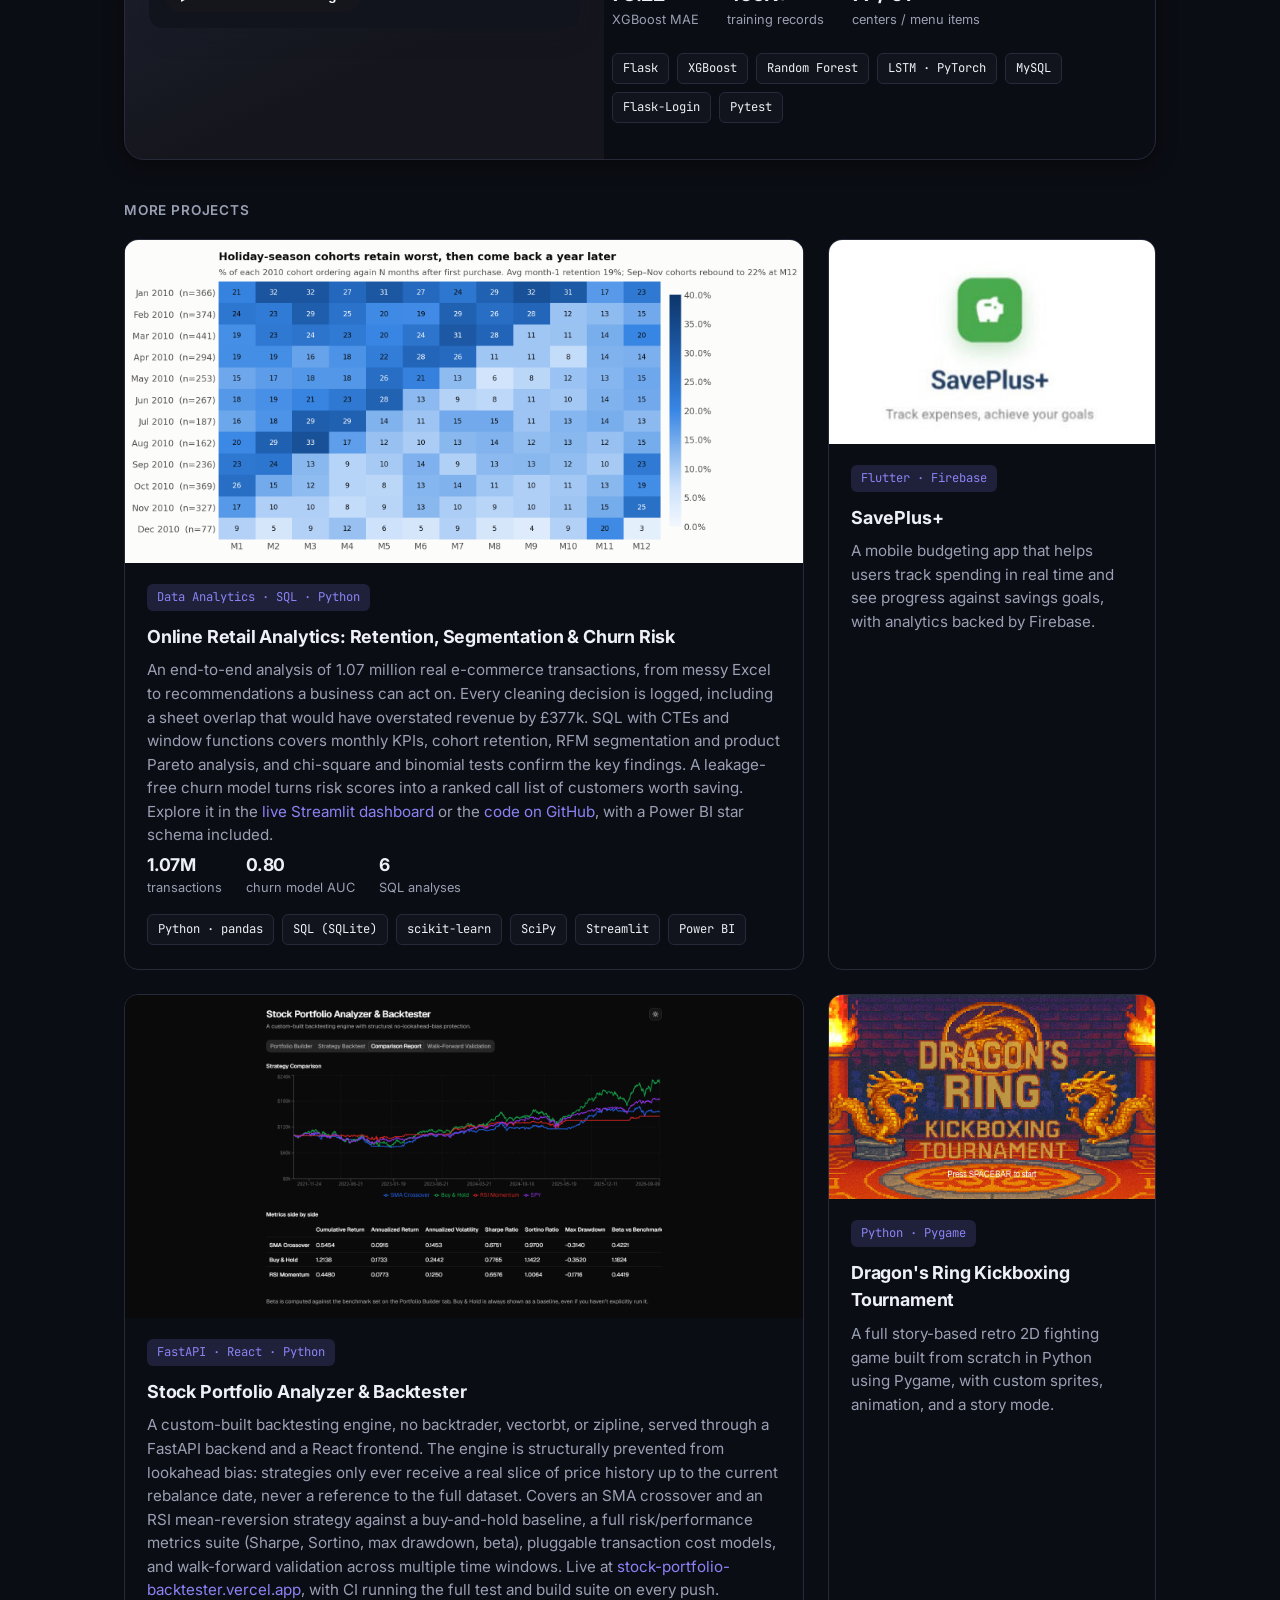
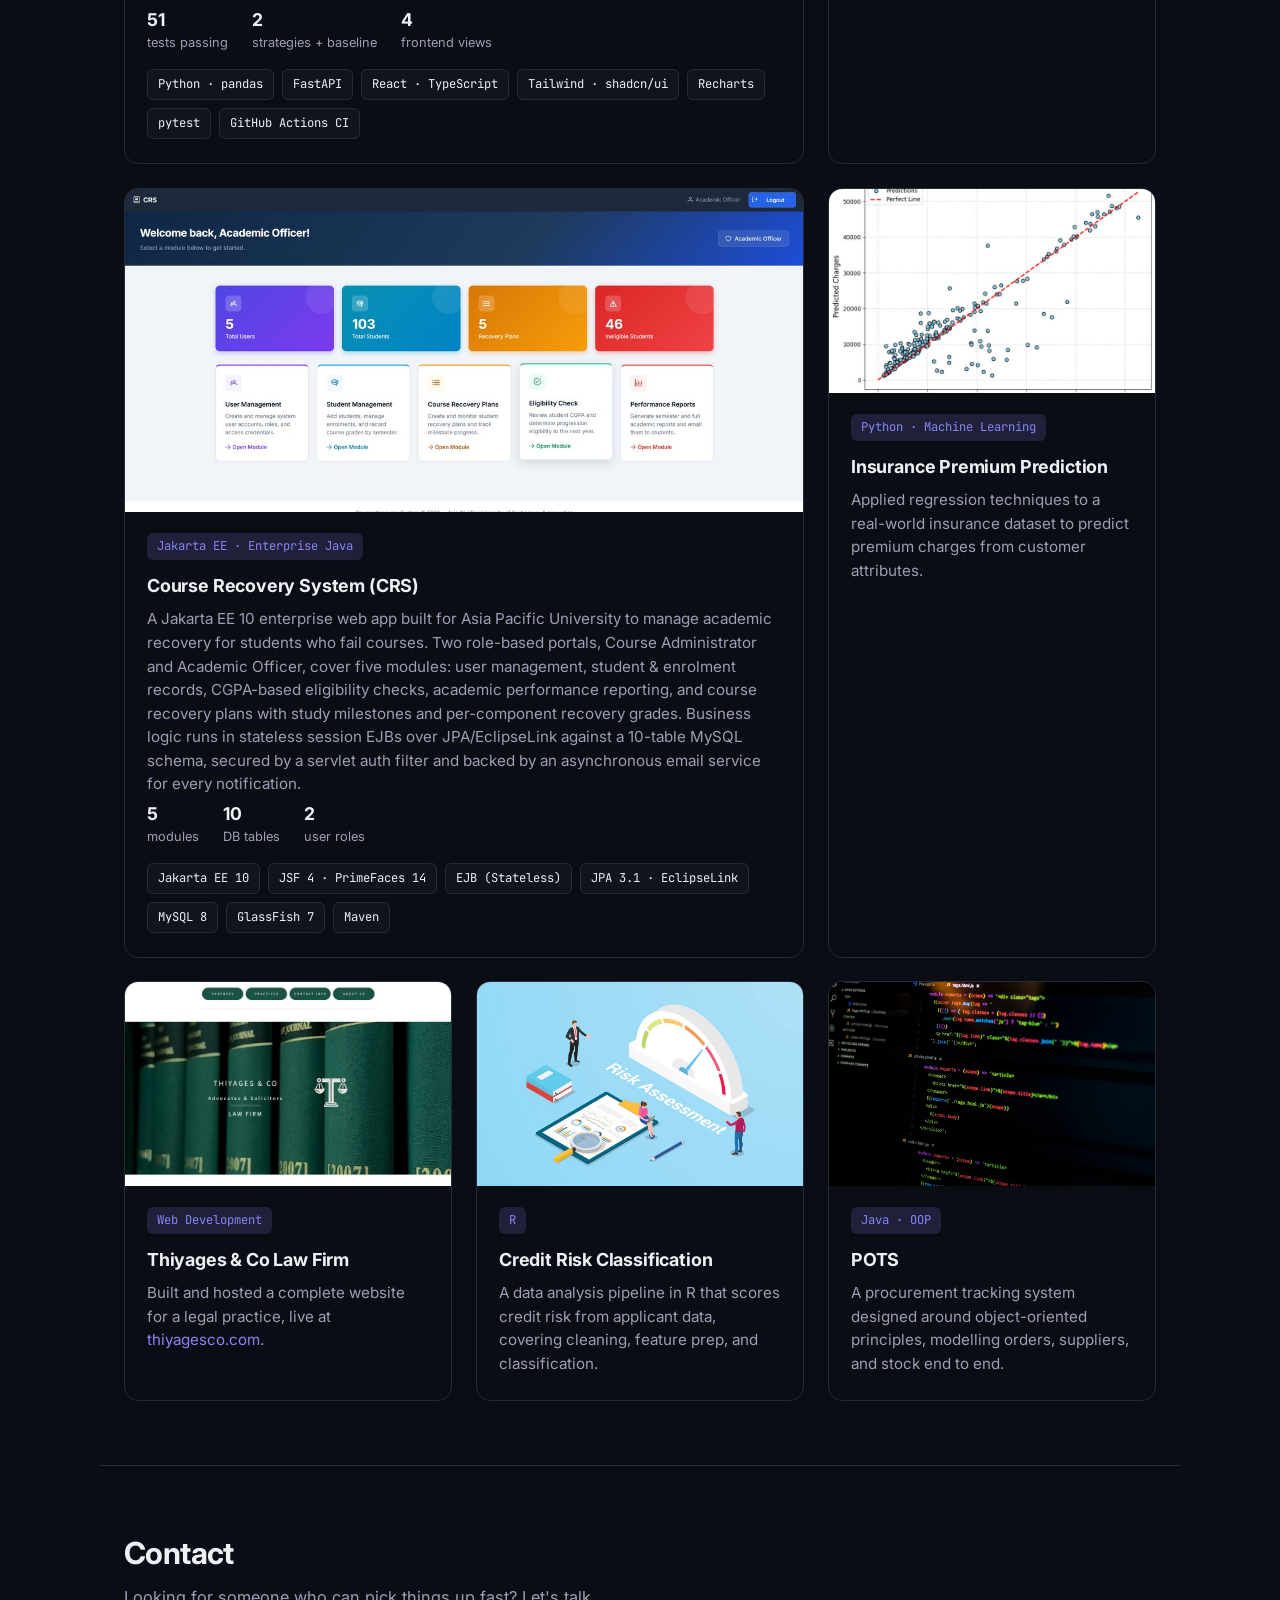
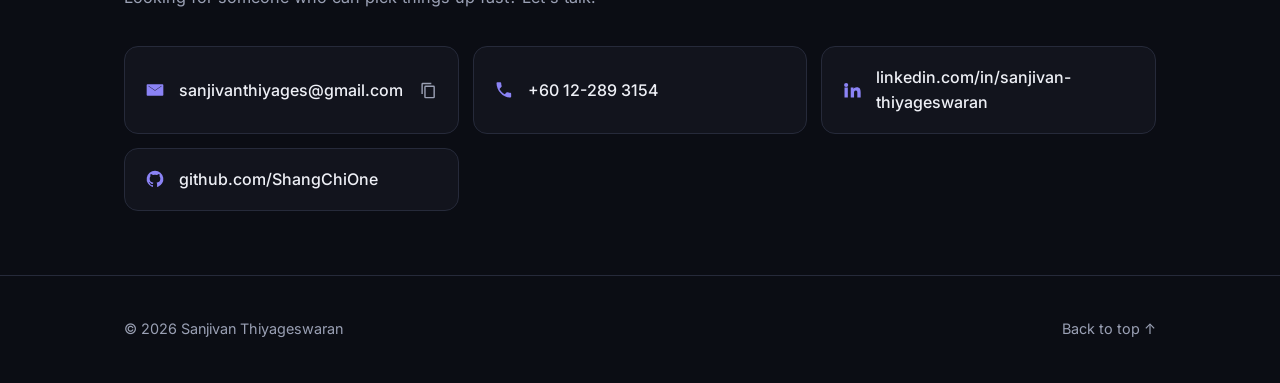
==== commit 3dce7fdf: "Add Online Retail Analytics project card Cohort retention chart, live Streamlit dashboard and GitHub" ====
--- a/index.html
+++ b/index.html
@@ -149,6 +149,37 @@
     <div class="project-grid">
 
       <article class="card card-wide">
+        <a class="card-media card-media-link card-media-chart" href="https://online-retail-analytics-3bcltmezhp8gz9f9dixeds.streamlit.app" target="_blank" rel="noopener" aria-label="Open Online Retail Analytics live dashboard">
+          <img src="assets/images/retail-analytics.png" alt="Cohort retention heatmap showing holiday-season customer cohorts retaining worst, then returning a year later" loading="lazy">
+          <span class="play-badge">↗ Open live dashboard</span>
+        </a>
+        <div class="card-body">
+          <span class="tag">Data Analytics · SQL · Python</span>
+          <h3>Online Retail Analytics: Retention, Segmentation &amp; Churn Risk</h3>
+          <p>An end-to-end analysis of 1.07 million real e-commerce transactions, from messy Excel
+            to recommendations a business can act on. Every cleaning decision is logged, including
+            a sheet overlap that would have overstated revenue by £377k. SQL with CTEs and window
+            functions covers monthly KPIs, cohort retention, RFM segmentation and product Pareto
+            analysis, and chi-square and binomial tests confirm the key findings. A leakage-free
+            churn model turns risk scores into a ranked call list of customers worth saving. Explore it in the
+            <a href="https://online-retail-analytics-3bcltmezhp8gz9f9dixeds.streamlit.app" target="_blank" rel="noopener">live Streamlit dashboard</a>
+            or the <a href="https://github.com/ShangChiOne/online-retail-analytics" target="_blank" rel="noopener">code on GitHub</a>,
+            with a Power BI star schema included.</p>
+
+          <ul class="featured-stats card-wide-stats">
+            <li><strong data-count="1.07" data-decimals="2" data-suffix="M">0</strong><span>transactions</span></li>
+            <li><strong data-count="0.80" data-decimals="2">0</strong><span>churn model AUC</span></li>
+            <li><strong data-count="6">0</strong><span>SQL analyses</span></li>
+          </ul>
+
+          <ul class="stack-row" aria-label="Tech stack">
+            <li>Python · pandas</li><li>SQL (SQLite)</li><li>scikit-learn</li><li>SciPy</li>
+            <li>Streamlit</li><li>Power BI</li>
+          </ul>
+        </div>
+      </article>
+
+      <article class="card card-wide">
         <a class="card-media card-media-link" href="https://stock-portfolio-backtester.vercel.app" target="_blank" rel="noopener" aria-label="Open Stock Portfolio Analyzer &amp; Backtester live demo">
           <img src="assets/images/stock-analyzer.png" alt="Stock Portfolio Analyzer comparison report showing SMA Crossover, RSI Momentum, Buy &amp; Hold, and SPY equity curves" loading="lazy">
           <span class="play-badge">↗ Open live demo</span>
--- a/styles.css
+++ b/styles.css
@@ -553,6 +553,9 @@
   object-fit: cover;
 }
 .card-media-link { cursor: pointer; }
+/* Charts must stay whole, so letterbox on the chart's own background */
+.card-media-chart { background: #fcfcfb; }
+.card-media-chart img { object-fit: contain; }
 
 .media-placeholder {
   width: 100%;
